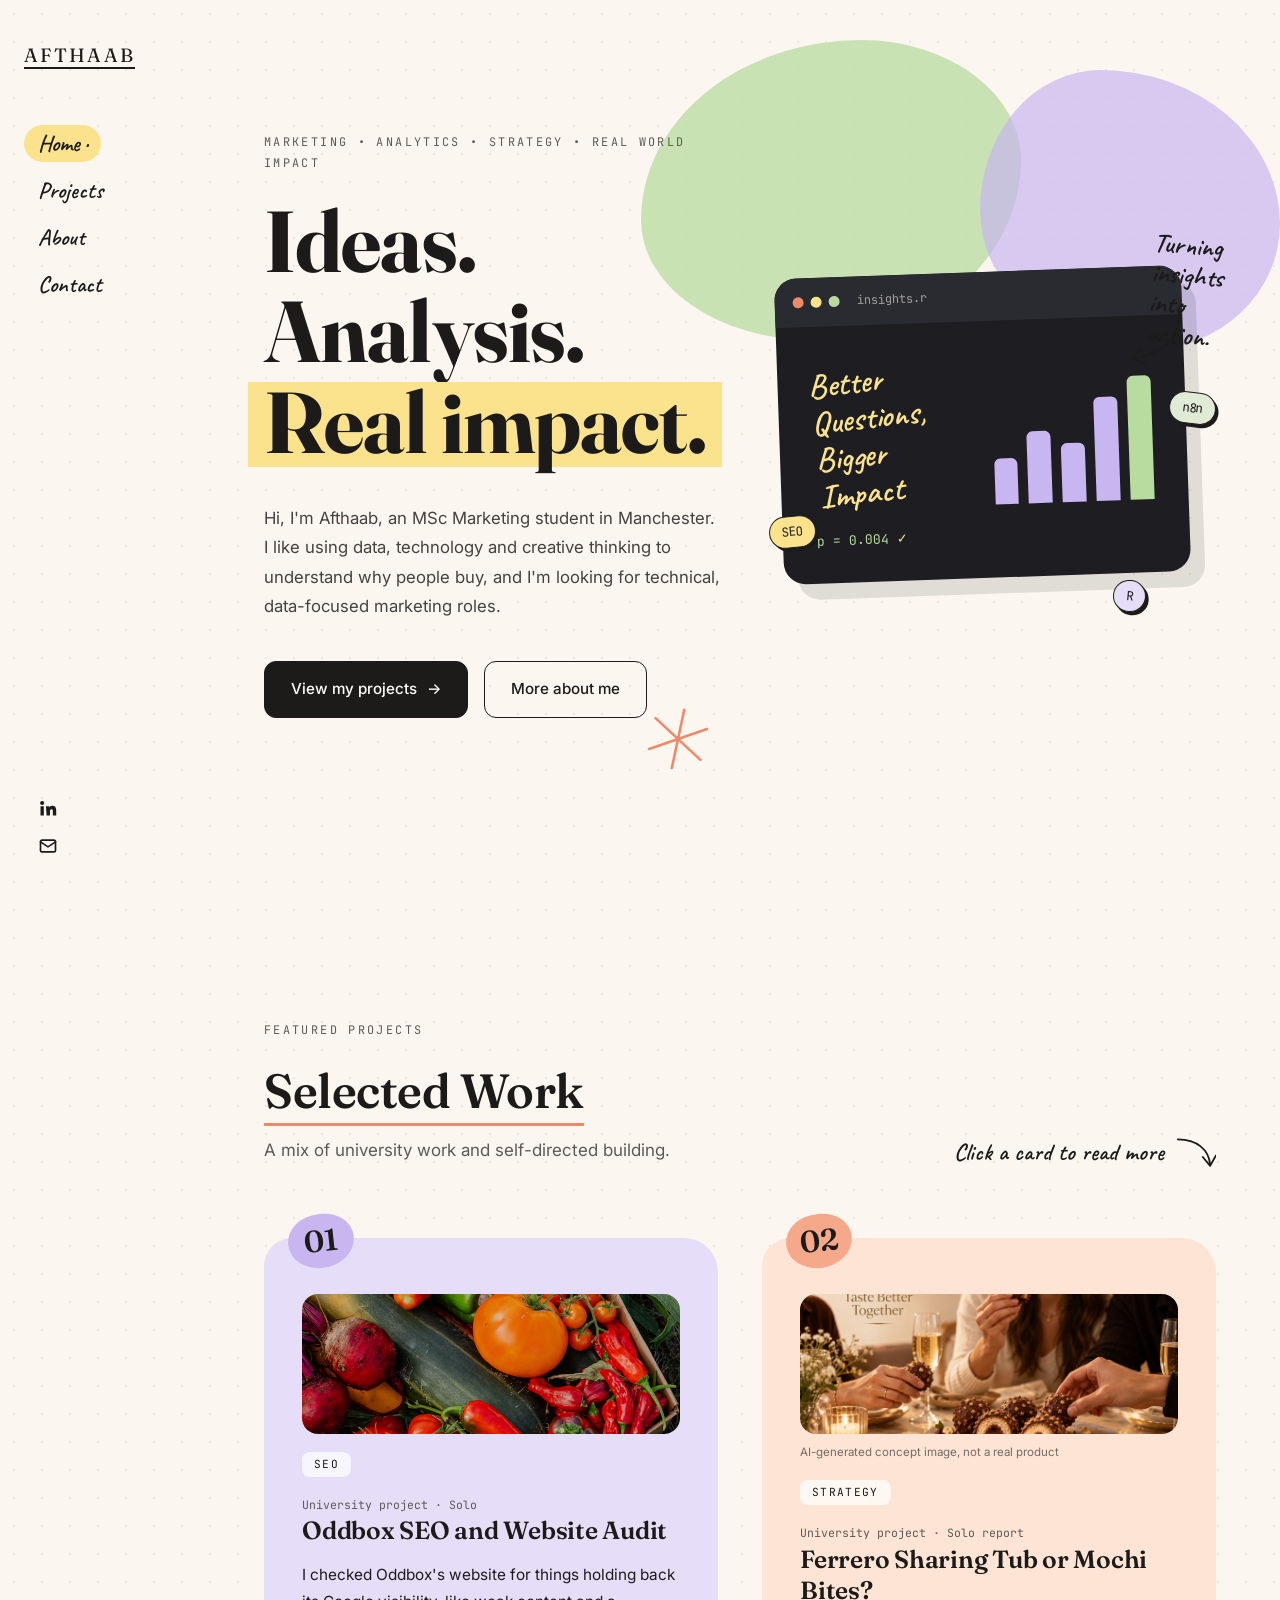
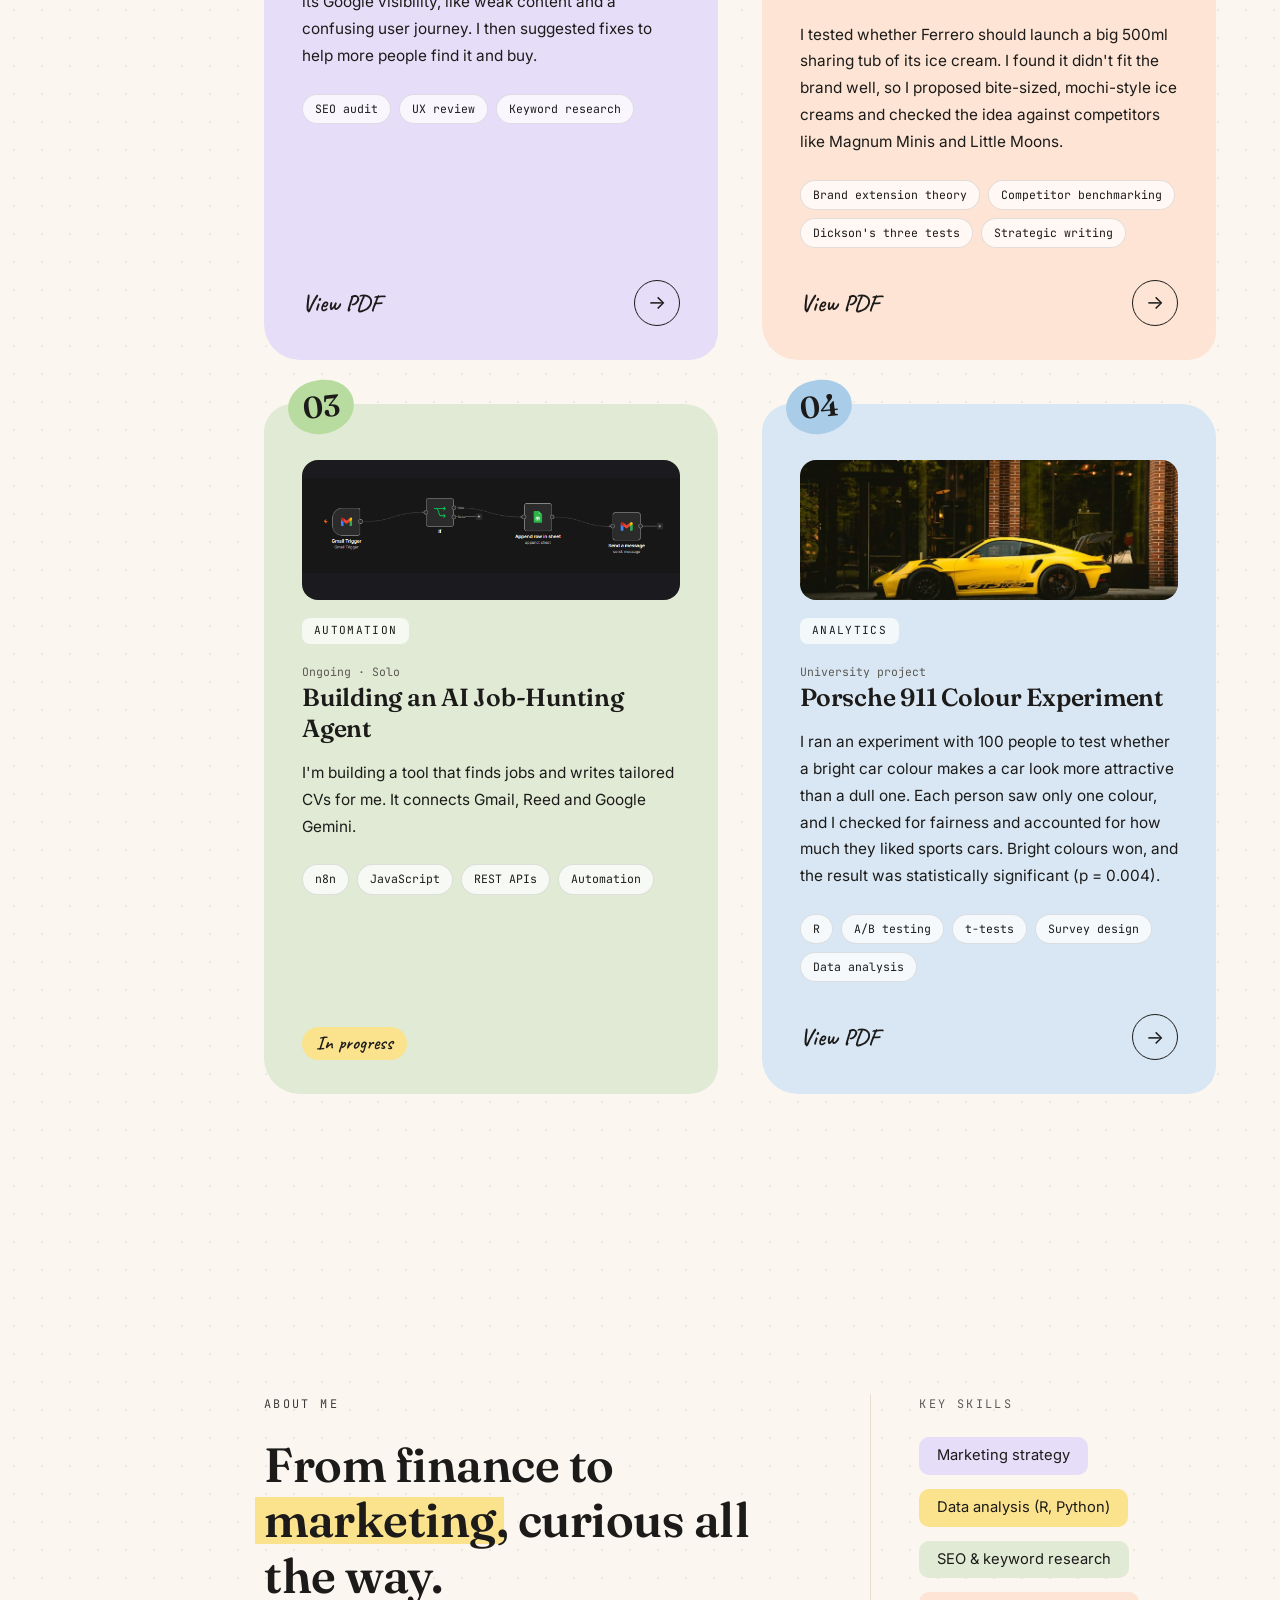
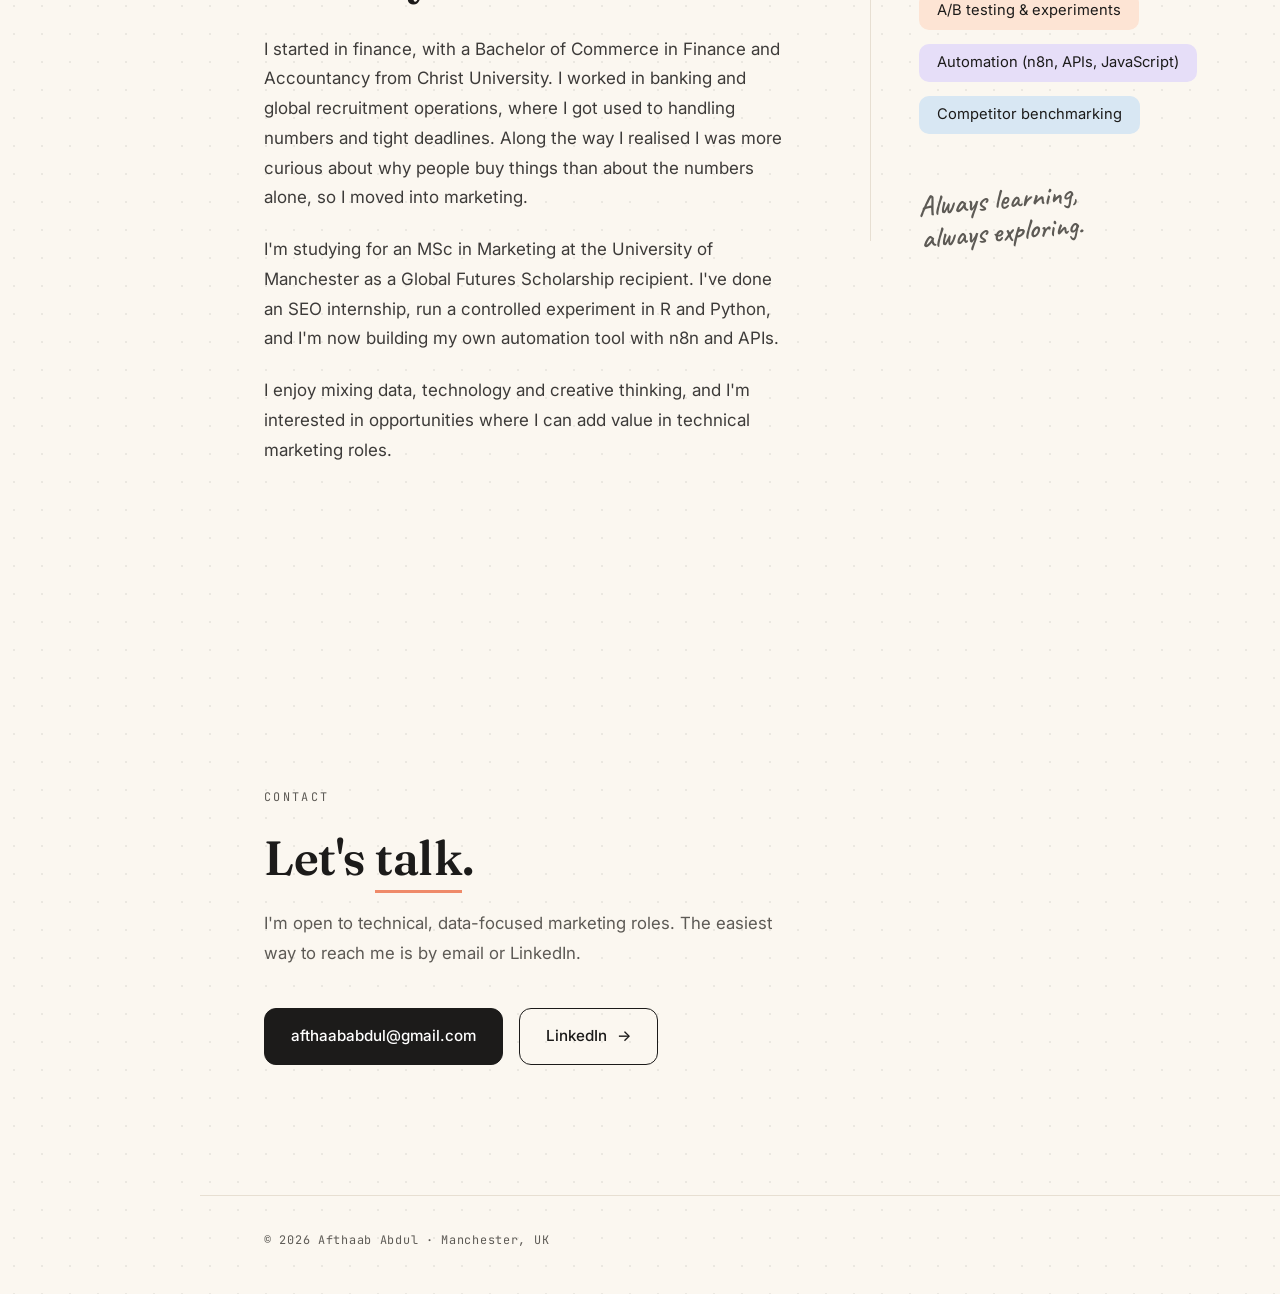
==== index.html @ be560f9e "Add files via upload" ====
<!doctype html>
<html lang="en">
<head>
<meta charset="utf-8">
<meta name="viewport" content="width=device-width, initial-scale=1">
<title>Afthaab Abdul | Marketing &amp; Data</title>
<meta name="description" content="Portfolio of Afthaab Abdul, MSc Marketing student in Manchester seeking technical, data-focused marketing roles.">
<link rel="preconnect" href="https://fonts.googleapis.com">
<link rel="preconnect" href="https://fonts.gstatic.com" crossorigin>
<link href="https://fonts.googleapis.com/css2?family=Caveat:wght@500;600&family=Fraunces:opsz,wght@9..144,500;9..144,600;9..144,700&family=Inter:wght@400;500;600&family=JetBrains+Mono:wght@400;500&display=swap" rel="stylesheet">
<link rel="stylesheet" href="style.css">
</head>
<body>

<!-- Side navigation -->
<aside class="side">
  <a class="brand" href="#home">Afthaab</a>
  <nav aria-label="Main">
    <a href="#home" class="active">Home</a>
    <a href="#projects">Projects</a>
    <a href="#about">About</a>
    <a href="#contact">Contact</a>
  </nav>
  <div class="social">
    <a href="https://www.linkedin.com/in/afthaababdul/" target="_blank" rel="noopener" aria-label="LinkedIn">
      <svg viewBox="0 0 24 24" width="20" height="20" fill="currentColor"><path d="M4.98 3.5a2.5 2.5 0 1 1 0 5 2.5 2.5 0 0 1 0-5zM3 9.75h4V21H3zM9.5 9.75h3.8v1.6h.06c.53-1 1.82-2.05 3.75-2.05 4 0 4.74 2.63 4.74 6.05V21h-4v-4.9c0-1.17-.02-2.67-1.63-2.67-1.63 0-1.88 1.27-1.88 2.58V21h-4z"/></svg>
    </a>
    <a href="mailto:afthaababdul@gmail.com" aria-label="Email">
      <svg viewBox="0 0 24 24" width="20" height="20" fill="none" stroke="currentColor" stroke-width="2" stroke-linecap="round" stroke-linejoin="round"><rect x="3" y="5" width="18" height="14" rx="2"/><path d="m3 7 9 6 9-6"/></svg>
    </a>
  </div>
</aside>

<main>

  <!-- HERO -->
  <section class="hero" id="home">
    <div class="blob blob-green" aria-hidden="true"></div>
    <div class="blob blob-purple" aria-hidden="true"></div>

    <div class="hero-text">
      <p class="mono kicker">Marketing &bull; Analytics &bull; Strategy &bull; Real world impact</p>
      <h1>Ideas.<br>Analysis.<br><span class="mark">Real impact.</span></h1>
      <p class="lead">Hi, I'm Afthaab, an MSc Marketing student in Manchester. I like using data, technology and creative thinking to understand why people buy, and I'm looking for technical, data-focused marketing roles.</p>
      <div class="cta">
        <a class="btn dark" href="#projects">View my projects <span aria-hidden="true">&rarr;</span></a>
        <a class="btn ghost" href="#about">More about me</a>
      </div>
    </div>

    <div class="hero-art" aria-hidden="true">
      <div class="screen">
        <div class="screen-bar"><i></i><i></i><i></i><span class="mono">insights.r</span></div>
        <div class="screen-body">
          <p class="hand screen-note">Better<br>Questions,<br>Bigger<br>Impact</p>
          <div class="bars"><b style="--h:35%"></b><b style="--h:55%"></b><b style="--h:45%"></b><b style="--h:80%"></b><b style="--h:95%"></b></div>
          <p class="mono code">p = 0.004 <em>&#10003;</em></p>
        </div>
      </div>
      <span class="sticker s1 mono">SEO</span>
      <span class="sticker s2 mono">R</span>
      <span class="sticker s3 mono">n8n</span>

      <p class="hand note-top">Turning<br>insights<br>into<br>action.</p>
      <svg class="doodle arrow-top" viewBox="0 0 100 70" fill="none" stroke="currentColor" stroke-width="2.5" stroke-linecap="round" stroke-linejoin="round"><path d="M92 6C88 38 60 58 14 56"/><path d="M28 44 12 56l18 10"/></svg>
    </div>

    <svg class="doodle star" viewBox="0 0 80 80" fill="none" stroke="currentColor" stroke-width="3" stroke-linecap="round" aria-hidden="true"><path d="M40 6v68M10 22l60 36M70 22 10 58"/></svg>
  </section>

  <!-- PROJECTS -->
  <section class="projects" id="projects">
    <div class="section-head">
      <div>
        <p class="mono kicker">Featured projects</p>
        <h2><span class="squiggle">Selected Work</span></h2>
        <p class="sub">A mix of university work and self-directed building.</p>
      </div>
      <p class="hand note-inline">Click a card to read more
        <svg class="doodle" viewBox="0 0 60 50" fill="none" stroke="currentColor" stroke-width="2.5" stroke-linecap="round" stroke-linejoin="round"><path d="M8 6c26 0 42 14 44 34"/><path d="M42 30l10 12 8-14"/></svg>
      </p>
    </div>

    <div class="grid">

      <a class="card c-lav" href="files/Oddbox-Final.pdf" target="_blank" rel="noopener">
        <span class="num">01</span>
        <img class="card-img" src="images/oddbox.png" alt="A box of fresh, colourful vegetables and flowers, as delivered by Oddbox" loading="lazy">
        <span class="pill">SEO</span>
        <p class="meta mono">University project &middot; Solo</p>
        <h3>Oddbox SEO and Website Audit</h3>
        <p>I checked Oddbox's website for things holding back its Google visibility, like weak content and a confusing user journey. I then suggested fixes to help more people find it and buy.</p>
        <ul class="chips"><li>SEO audit</li><li>UX review</li><li>Keyword research</li></ul>
        <span class="go"><span class="view">View PDF</span><span class="circle" aria-hidden="true">&rarr;</span></span>
      </a>

      <a class="card c-peach" href="files/Ferrero_Project_Portfolio_Summary.pdf" target="_blank" rel="noopener">
        <span class="num">02</span>
        <img class="card-img" src="images/ferrero.jpg" alt="Concept image of bite-sized mochi-style ice creams" loading="lazy">
        <p class="img-caption">AI-generated concept image, not a real product</p>
        <span class="pill">Strategy</span>
        <p class="meta mono">University project &middot; Solo report</p>
        <h3>Ferrero Sharing Tub or Mochi Bites?</h3>
        <p>I tested whether Ferrero should launch a big 500ml sharing tub of its ice cream. I found it didn't fit the brand well, so I proposed bite-sized, mochi-style ice creams and checked the idea against competitors like Magnum Minis and Little Moons.</p>
        <ul class="chips"><li>Brand extension theory</li><li>Competitor benchmarking</li><li>Dickson's three tests</li><li>Strategic writing</li></ul>
        <span class="go"><span class="view">View PDF</span><span class="circle" aria-hidden="true">&rarr;</span></span>
      </a>

      <div class="card c-green">
        <span class="num">03</span>
        <img class="card-img contain" src="images/agent.png" alt="n8n workflow: Gmail trigger, condition check, add a row to a sheet, then send a message" loading="lazy">
        <span class="pill">Automation</span>
        <p class="meta mono">Ongoing &middot; Solo</p>
        <h3>Building an AI Job-Hunting Agent</h3>
        <p>I'm building a tool that finds jobs and writes tailored CVs for me. It connects Gmail, Reed and Google Gemini.</p>
        <ul class="chips"><li>n8n</li><li>JavaScript</li><li>REST APIs</li><li>Automation</li></ul>
        <span class="go"><span class="view wip">In progress</span></span>
      </div>

      <a class="card c-blue" href="files/Porsche-Individual-Final.pdf" target="_blank" rel="noopener">
        <span class="num">04</span>
        <img class="card-img" src="images/porsche.jpg" alt="A Porsche 911 sports car" loading="lazy">
        <span class="pill">Analytics</span>
        <p class="meta mono">University project</p>
        <h3>Porsche 911 Colour Experiment</h3>
        <p>I ran an experiment with 100 people to test whether a bright car colour makes a car look more attractive than a dull one. Each person saw only one colour, and I checked for fairness and accounted for how much they liked sports cars. Bright colours won, and the result was statistically significant (p = 0.004).</p>
        <ul class="chips"><li>R</li><li>A/B testing</li><li>t-tests</li><li>Survey design</li><li>Data analysis</li></ul>
        <span class="go"><span class="view">View PDF</span><span class="circle" aria-hidden="true">&rarr;</span></span>
      </a>

    </div>
  </section>

  <!-- ABOUT -->
  <section class="about" id="about">
    <div class="about-grid">
      <div class="about-text">
        <p class="mono kicker">About me</p>
        <h2>From finance to <span class="mark">marketing</span>, curious all the way.</h2>
        <p>I started in finance, with a Bachelor of Commerce in Finance and Accountancy from Christ University. I worked in banking and global recruitment operations, where I got used to handling numbers and tight deadlines. Along the way I realised I was more curious about why people buy things than about the numbers alone, so I moved into marketing.</p>
        <p>I'm studying for an MSc in Marketing at the University of Manchester as a Global Futures Scholarship recipient. I've done an SEO internship, run a controlled experiment in R and Python, and I'm now building my own automation tool with n8n and APIs.</p>
        <p>I enjoy mixing data, technology and creative thinking, and I'm interested in opportunities where I can add value in technical marketing roles.</p>
      </div>

      <div class="skills">
        <p class="mono kicker">Key skills</p>
        <ul>
          <li class="t1">Marketing strategy</li>
          <li class="t2">Data analysis (R, Python)</li>
          <li class="t3">SEO &amp; keyword research</li>
          <li class="t4">A/B testing &amp; experiments</li>
          <li class="t5">Automation (n8n, APIs, JavaScript)</li>
          <li class="t6">Competitor benchmarking</li>
        </ul>
        <p class="hand note-skills">Always learning,<br>always exploring.</p>
      </div>
    </div>
  </section>

  <!-- CONTACT -->
  <section class="contact" id="contact">
    <p class="mono kicker">Contact</p>
    <h2>Let's <span class="squiggle">talk</span>.</h2>
    <p class="lead">I'm open to technical, data-focused marketing roles. The easiest way to reach me is by email or LinkedIn.</p>
    <div class="cta">
      <a class="btn dark" href="mailto:afthaababdul@gmail.com">afthaababdul@gmail.com</a>
      <a class="btn ghost" href="https://www.linkedin.com/in/afthaababdul/" target="_blank" rel="noopener">LinkedIn <span aria-hidden="true">&rarr;</span></a>
    </div>
  </section>

  <footer class="mono">&copy; <span id="year">2026</span> Afthaab Abdul &middot; Manchester, UK</footer>
</main>

<script>
  document.getElementById('year').textContent = new Date().getFullYear();

  // Highlight the current section in the side nav
  const links = [...document.querySelectorAll('.side nav a')];
  const map = new Map(links.map(a => [a.getAttribute('href').slice(1), a]));
  if ('IntersectionObserver' in window) {
    const io = new IntersectionObserver(entries => {
      entries.forEach(e => {
        if (e.isIntersecting) {
          links.forEach(l => l.classList.remove('active'));
          map.get(e.target.id)?.classList.add('active');
        }
      });
    }, { rootMargin: '-40% 0px -55% 0px' });
    map.forEach((_, id) => { const el = document.getElementById(id); if (el) io.observe(el); });
  }
</script>
</body>
</html>
---- style.css ----
:root {
  --bg: #fbf7f0;
  --ink: #1c1b1a;
  --muted: #5d5a55;
  --line: #e7dfd2;
  --yellow: #fbe38e;
  --lav: #e6def8;
  --peach: #fde4d4;
  --green: #e0ead4;
  --blue: #d8e7f3;
  --coral: #ef8a69;
  --purple: #c8b6f0;
  --leaf: #b8dc9f;

  --serif: "Fraunces", Georgia, serif;
  --sans: "Inter", system-ui, -apple-system, "Segoe UI", sans-serif;
  --mono: "JetBrains Mono", ui-monospace, Consolas, monospace;
  --hand: "Caveat", "Segoe Script", cursive;

  --side: 200px;
}

* { box-sizing: border-box; }
html { scroll-behavior: smooth; }
body {
  margin: 0;
  background: var(--bg);
  /* faint dot grid for the techy touch */
  background-image: radial-gradient(rgba(28, 27, 26, .07) 1px, transparent 1px);
  background-size: 28px 28px;
  color: var(--ink);
  font-family: var(--sans);
  font-size: 17px;
  line-height: 1.75;
  padding-left: var(--side);
  overflow-x: hidden;
}

a { color: inherit; }
h1, h2, h3 { font-family: var(--serif); font-weight: 600; letter-spacing: -.01em; margin: 0; }
.mono { font-family: var(--mono); }
.hand { font-family: var(--hand); font-weight: 600; line-height: 1.1; }
.kicker { font-size: .74rem; letter-spacing: .2em; text-transform: uppercase; color: var(--muted); margin: 0 0 22px; }

/* ---------- Side nav ---------- */
.side {
  position: fixed; inset: 0 auto 0 0; width: var(--side);
  padding: 44px 24px; display: flex; flex-direction: column; gap: 56px; z-index: 20;
}
.brand { font-family: var(--serif); font-size: 1.2rem; letter-spacing: .12em; text-transform: uppercase; text-decoration: none; border-bottom: 2px solid var(--ink); align-self: flex-start; line-height: 1.2; }
.side nav { display: flex; flex-direction: column; gap: 10px; align-items: flex-start; }
.side nav a { font-family: var(--hand); font-size: 1.45rem; font-weight: 600; text-decoration: none; padding: 0 14px; border-radius: 999px; line-height: 1.6; color: var(--ink); }
.side nav a:hover { background: rgba(251, 227, 142, .5); }
.side nav a.active { background: var(--yellow); }
.side nav a.active::after { content: " \2022"; font-size: .8em; }
.social { margin-top: auto; display: flex; flex-direction: column; gap: 18px; padding-left: 14px; }
.social a { color: var(--ink); display: inline-flex; }
.social a:hover { color: var(--coral); }

/* ---------- Shared ---------- */
section { padding: 150px 64px; max-width: 1240px; position: relative; }
h2 { font-size: clamp(2rem, 4vw, 3rem); line-height: 1.15; }
.lead { font-size: 1.05rem; color: var(--muted); max-width: 520px; }

.mark {
  background: linear-gradient(transparent 12%, var(--yellow) 12%, var(--yellow) 92%, transparent 92%);
  padding: 0 .18em; margin: 0 -.18em;
  -webkit-box-decoration-break: clone; box-decoration-break: clone;
  border-radius: 6px;
}
.squiggle { background: linear-gradient(var(--coral), var(--coral)) 0 100% / 100% 3px no-repeat; padding-bottom: 6px; }

.doodle { color: var(--ink); stroke-linecap: round; }

.cta { display: flex; flex-wrap: wrap; gap: 16px; margin-top: 40px; }
.btn {
  display: inline-flex; align-items: center; gap: 10px;
  padding: 14px 26px; border-radius: 12px; font-weight: 500; font-size: .95rem; text-decoration: none;
  border: 1.5px solid var(--ink); transition: transform .15s, box-shadow .15s;
}
.btn.dark { background: var(--ink); color: #fff; }
.btn.ghost { background: transparent; }
.btn:hover { transform: translateY(-2px); box-shadow: 4px 4px 0 var(--coral); }

/* ---------- Hero ---------- */
.hero { display: grid; grid-template-columns: 1.05fr 1fr; gap: 56px; align-items: center; min-height: 100vh; padding-top: 100px; }
.hero h1 { font-size: clamp(3rem, 7vw, 5.4rem); line-height: 1.05; font-weight: 700; margin-bottom: 36px; }
.hero .lead { color: var(--ink); opacity: .82; }

.blob { position: absolute; z-index: -1; filter: blur(.3px); }
.blob-green { width: 380px; height: 300px; background: var(--leaf); top: 40px; right: 24%; border-radius: 58% 42% 55% 45% / 60% 40% 60% 40%; opacity: .75; }
.blob-purple { width: 300px; height: 280px; background: var(--purple); top: 70px; right: 0; border-radius: 40% 60% 45% 55% / 50% 55% 45% 50%; opacity: .7; }

.hero-art { position: relative; padding: 40px 30px 40px 0; }
.screen {
  background: #1d1d22; color: #f3efe6; border-radius: 22px; transform: rotate(-2deg);
  box-shadow: 14px 16px 0 rgba(28, 27, 26, .12); overflow: hidden;
}
.screen-bar { display: flex; align-items: center; gap: 7px; padding: 14px 18px; background: #2a2a31; }
.screen-bar i { width: 11px; height: 11px; border-radius: 50%; background: #ef8a69; display: block; }
.screen-bar i:nth-child(2) { background: #fbe38e; }
.screen-bar i:nth-child(3) { background: #b8dc9f; }
.screen-bar span { margin-left: 10px; font-size: .75rem; opacity: .6; }
.screen-body { padding: 36px 34px 30px; display: grid; grid-template-columns: 1fr 1fr; gap: 20px; align-items: end; }
.screen-note { font-size: 2.1rem; color: var(--yellow); transform: rotate(-4deg); margin: 0; }
.bars { display: flex; align-items: flex-end; gap: 10px; height: 130px; }
.bars b { flex: 1; height: var(--h); background: var(--purple); border-radius: 6px 6px 0 0; }
.bars b:last-child { background: var(--leaf); }
.code { grid-column: 1 / -1; margin: 0; font-size: .82rem; color: var(--leaf); }
.code em { font-style: normal; color: var(--yellow); }

.sticker { position: absolute; font-size: .78rem; padding: 4px 12px; border-radius: 999px; border: 1.5px solid var(--ink); background: var(--bg); box-shadow: 3px 3px 0 var(--ink); }
.s1 { left: -10px; bottom: 70px; transform: rotate(-6deg); background: var(--yellow); }
.s2 { right: 70px; bottom: 6px; transform: rotate(5deg); background: var(--lav); }
.s3 { right: 0; top: 160px; transform: rotate(7deg); background: var(--green); }

.note-top { position: absolute; right: -6px; top: -28px; font-size: 1.7rem; text-align: left; transform: rotate(5deg); }
.arrow-top { position: absolute; right: 10px; top: 120px; width: 70px; transform: rotate(-12deg) translate(-8px, -40px); }
.star { position: absolute; left: 41%; bottom: 14%; width: 70px; color: var(--coral); transform: rotate(12deg); }

/* ---------- Projects ---------- */
.projects { padding-top: 120px; }
.section-head { display: flex; justify-content: space-between; align-items: flex-end; gap: 24px; margin-bottom: 72px; flex-wrap: wrap; }
.sub { color: var(--muted); margin: 18px 0 0; }
.note-inline { font-size: 1.5rem; display: flex; align-items: flex-end; gap: 8px; margin: 0; }
.note-inline .doodle { width: 44px; margin-bottom: -6px; }

.grid { display: grid; grid-template-columns: repeat(2, 1fr); gap: 44px; }

.card {
  position: relative; display: flex; flex-direction: column; text-decoration: none; color: inherit;
  padding: 56px 38px 34px; border-radius: 28px 34px 28px 36px;
  transition: transform .2s, box-shadow .2s;
}
a.card:hover { transform: translateY(-6px) rotate(-.4deg); box-shadow: 8px 10px 0 rgba(28, 27, 26, .1); }
.c-lav { background: var(--lav); }
.c-peach { background: var(--peach); }
.c-green { background: var(--green); }
.c-blue { background: var(--blue); }

.num {
  position: absolute; top: -24px; left: 24px; width: 66px; height: 54px; display: grid; place-items: center;
  font-family: var(--serif); font-size: 1.9rem; font-weight: 600; border-radius: 50% 46% 52% 48%;
  background: var(--purple); transform: rotate(-6deg);
}
.c-peach .num { background: #f6a98a; }
.c-green .num { background: var(--leaf); }
.c-blue .num { background: #a9cde8; }

.card-img { display: block; width: 100%; height: 140px; object-fit: cover; object-position: center 40%; border-radius: 16px; margin-bottom: 18px; }
.card-img.contain { object-fit: contain; background: #1b1b1f; }
.card .img-caption { font-size: .72rem; opacity: .6; margin: -10px 0 18px; }

.pill { align-self: flex-start; font-family: var(--mono); font-size: .7rem; letter-spacing: .12em; text-transform: uppercase; padding: 3px 12px; border-radius: 8px; background: rgba(255, 255, 255, .7); margin-bottom: 18px; }
.meta { font-size: .72rem; color: var(--muted); margin: 0 0 12px; }
.card h3 { font-size: 1.55rem; line-height: 1.25; margin-bottom: 16px; }
.card p { margin: 0; font-size: .96rem; }
.card .meta { font-size: .72rem; }

.chips { list-style: none; padding: 0; margin: 24px 0 0; display: flex; flex-wrap: wrap; gap: 8px; }
.chips li { font-family: var(--mono); font-size: .72rem; padding: 4px 12px; border-radius: 999px; background: rgba(255, 255, 255, .75); border: 1px solid rgba(28, 27, 26, .12); }

.go { margin-top: auto; padding-top: 32px; display: flex; justify-content: space-between; align-items: center; }
.view { font-family: var(--hand); font-size: 1.5rem; font-weight: 600; }
.view.wip { background: var(--yellow); padding: 0 14px; border-radius: 999px; font-size: 1.2rem; }
.circle { width: 46px; height: 46px; border-radius: 50%; border: 1.5px solid var(--ink); display: grid; place-items: center; font-size: 1.2rem; transition: background .2s, color .2s, transform .2s; }
a.card:hover .circle { background: var(--ink); color: #fff; transform: translateX(4px); }

.shot { margin-top: 24px; border-radius: 14px; width: 100%; }
.placeholder { padding: 34px 14px; text-align: center; font-size: .74rem; color: var(--muted); border: 2px dashed rgba(28, 27, 26, .25); }

/* ---------- About ---------- */
.about { max-width: 1240px; }
.about-grid { display: grid; grid-template-columns: 1.5fr 1fr; gap: 88px; align-items: start; }
.about-text h2 { margin-bottom: 32px; }
.about-text p { color: var(--ink); opacity: .85; margin: 0 0 22px; max-width: 600px; }
.skills { border-left: 1.5px solid var(--line); padding-left: 48px; position: relative; }
.skills ul { list-style: none; margin: 0; padding: 0; display: flex; flex-direction: column; gap: 14px; align-items: flex-start; }
.skills li { font-size: .92rem; padding: 6px 18px; border-radius: 10px; }
.t1 { background: var(--lav); } .t2 { background: var(--yellow); } .t3 { background: var(--green); }
.t4 { background: var(--peach); } .t5 { background: var(--lav); } .t6 { background: var(--blue); }
.note-skills { font-size: 1.8rem; margin: 44px 0 0; transform: rotate(-5deg); color: var(--muted); }

/* ---------- Contact ---------- */
.contact { padding-bottom: 130px; }
.contact h2 { margin-bottom: 24px; }

footer { padding: 34px 64px 44px; font-size: .74rem; color: var(--muted); border-top: 1px solid var(--line); letter-spacing: .06em; }

a:focus-visible { outline: 3px solid var(--coral); outline-offset: 4px; }

/* ---------- Responsive ---------- */
@media (max-width: 1100px) {
  .hero { grid-template-columns: 1fr; min-height: 0; }
  .hero-art { max-width: 520px; margin-top: 30px; }
  .star { display: none; }
  .about-grid { grid-template-columns: 1fr; gap: 56px; }
  .skills { border-left: 0; padding-left: 0; }
}

@media (max-width: 860px) {
  body { padding-left: 0; padding-top: 64px; }
  .side {
    inset: 0 0 auto 0; width: auto; height: 64px; flex-direction: row; align-items: center; gap: 16px;
    padding: 0 18px; background: rgba(251, 247, 240, .94); backdrop-filter: blur(8px); border-bottom: 1px solid var(--line);
  }
  .brand { font-size: 1rem; }
  .side nav { flex-direction: row; gap: 0; margin-left: auto; }
  .side nav a { font-size: 1.2rem; padding: 0 9px; }
  .side nav a.active::after { content: none; }
  .social { display: none; }
  section { padding: 96px 22px; }
  .hero { padding-top: 60px; }
  .grid { grid-template-columns: 1fr; gap: 56px; }
  .card { padding: 52px 26px 28px; }
  .blob-green { right: 10%; width: 260px; }
  .blob-purple { width: 200px; }
  .note-top { right: 0; font-size: 1.4rem; }
  .arrow-top { display: none; }
  .screen-note { font-size: 1.7rem; }
  footer { padding: 28px 22px 40px; }
}

@media (max-width: 440px) {
  .brand { display: none; }
  .side nav { margin: 0 auto; }
}

@media (prefers-reduced-motion: reduce) {
  html { scroll-behavior: auto; }
  .card, .btn, .circle { transition: none; }
}
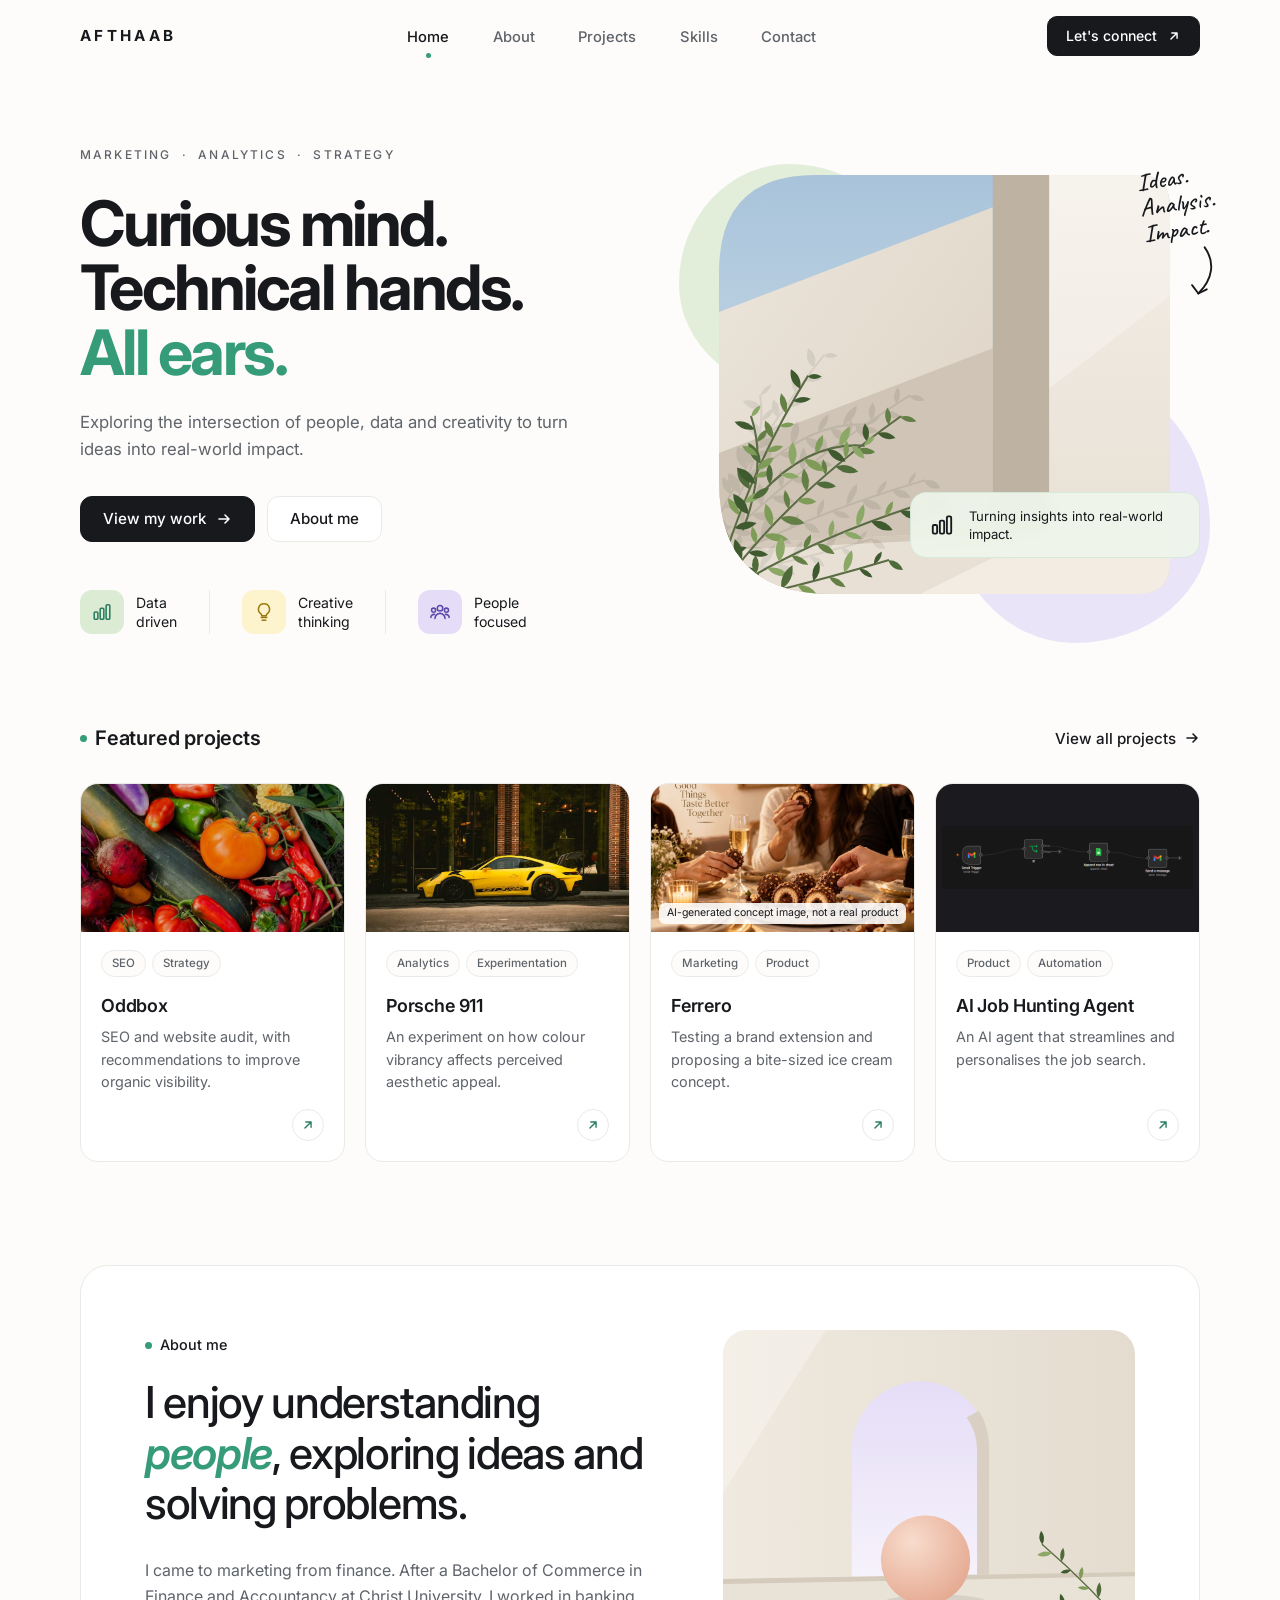
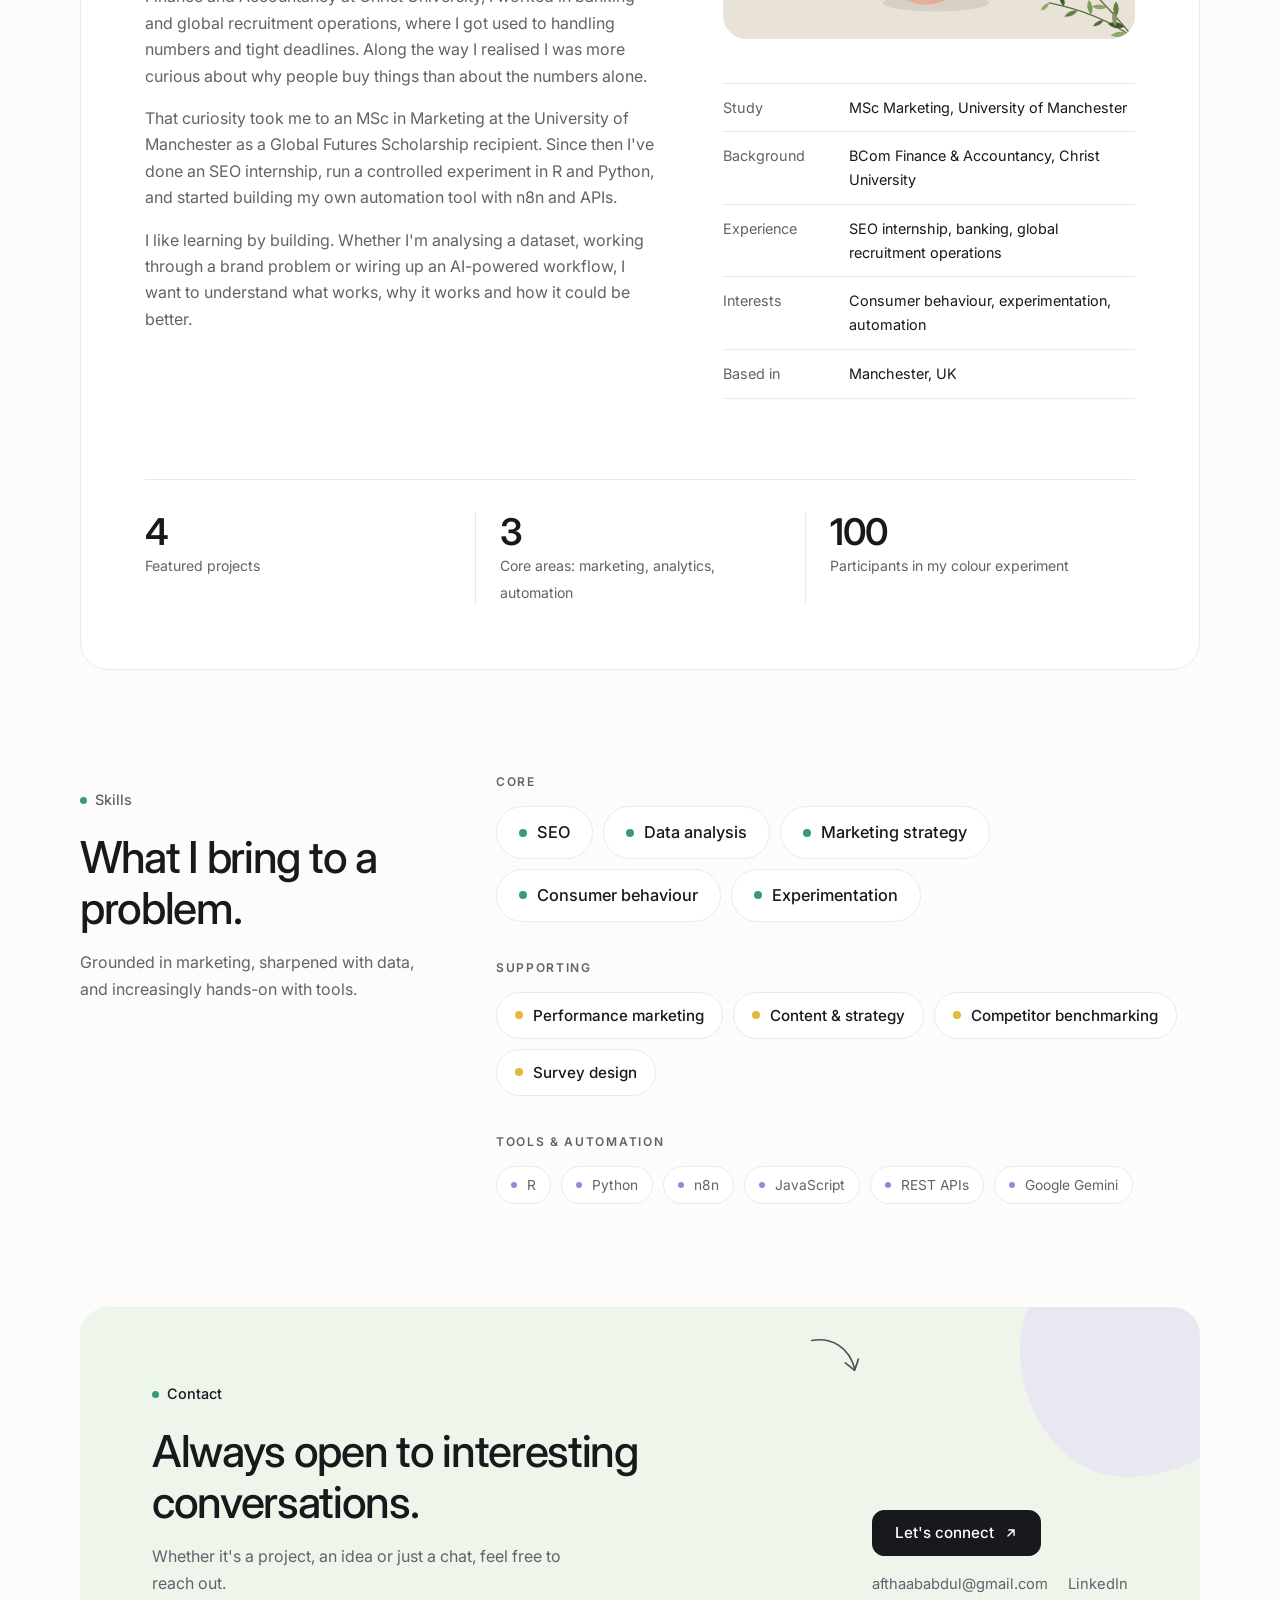
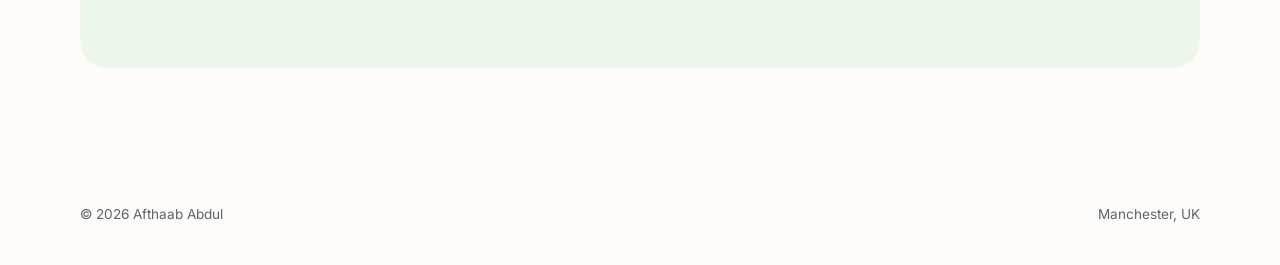
==== commit e492daa3: "Add files via upload" ====
--- a/index.html
+++ b/index.html
@@ -3,191 +3,243 @@
 <head>
 <meta charset="utf-8">
 <meta name="viewport" content="width=device-width, initial-scale=1">
-<title>Afthaab Abdul | Marketing &amp; Data</title>
-<meta name="description" content="Portfolio of Afthaab Abdul, MSc Marketing student in Manchester seeking technical, data-focused marketing roles.">
+<title>Afthaab Abdul | Marketing, Analytics &amp; Strategy</title>
+<meta name="description" content="Portfolio of Afthaab Abdul, a Manchester-based marketer combining consumer insight, data analysis, SEO and automation. Projects include an Oddbox SEO audit, a Porsche 911 colour experiment, a Ferrero concept and an AI job-hunting agent.">
+<meta name="theme-color" content="#fdfcfa">
+<link rel="icon" href="data:image/svg+xml,%3Csvg xmlns='http://www.w3.org/2000/svg' viewBox='0 0 32 32'%3E%3Crect width='32' height='32' rx='9' fill='%2317191d'/%3E%3Ccircle cx='23' cy='23' r='3' fill='%23359b78'/%3E%3Ctext x='8' y='22' font-family='Arial' font-weight='700' font-size='16' fill='%23fff'%3EA%3C/text%3E%3C/svg%3E">
 <link rel="preconnect" href="https://fonts.googleapis.com">
 <link rel="preconnect" href="https://fonts.gstatic.com" crossorigin>
-<link href="https://fonts.googleapis.com/css2?family=Caveat:wght@500;600&family=Fraunces:opsz,wght@9..144,500;9..144,600;9..144,700&family=Inter:wght@400;500;600&family=JetBrains+Mono:wght@400;500&display=swap" rel="stylesheet">
+<link href="https://fonts.googleapis.com/css2?family=Caveat:wght@500&family=Inter:ital,wght@0,400;0,500;0,600;0,700;1,600&display=swap" rel="stylesheet">
 <link rel="stylesheet" href="style.css">
+<script>document.documentElement.classList.add('js')</script>
 </head>
 <body>
 
-<!-- Side navigation -->
-<aside class="side">
-  <a class="brand" href="#home">Afthaab</a>
-  <nav aria-label="Main">
-    <a href="#home" class="active">Home</a>
-    <a href="#projects">Projects</a>
-    <a href="#about">About</a>
-    <a href="#contact">Contact</a>
-  </nav>
-  <div class="social">
-    <a href="https://www.linkedin.com/in/afthaababdul/" target="_blank" rel="noopener" aria-label="LinkedIn">
-      <svg viewBox="0 0 24 24" width="20" height="20" fill="currentColor"><path d="M4.98 3.5a2.5 2.5 0 1 1 0 5 2.5 2.5 0 0 1 0-5zM3 9.75h4V21H3zM9.5 9.75h3.8v1.6h.06c.53-1 1.82-2.05 3.75-2.05 4 0 4.74 2.63 4.74 6.05V21h-4v-4.9c0-1.17-.02-2.67-1.63-2.67-1.63 0-1.88 1.27-1.88 2.58V21h-4z"/></svg>
-    </a>
-    <a href="mailto:afthaababdul@gmail.com" aria-label="Email">
-      <svg viewBox="0 0 24 24" width="20" height="20" fill="none" stroke="currentColor" stroke-width="2" stroke-linecap="round" stroke-linejoin="round"><rect x="3" y="5" width="18" height="14" rx="2"/><path d="m3 7 9 6 9-6"/></svg>
-    </a>
+<!-- Icon sprite -->
+<svg width="0" height="0" class="sr-only" aria-hidden="true">
+  <symbol id="i-arrow-diag" viewBox="0 0 16 16"><path d="M4.5 11.5l7-7M5.5 4.5h6v6" fill="none" stroke="currentColor" stroke-width="1.6" stroke-linecap="round" stroke-linejoin="round"/></symbol>
+  <symbol id="i-arrow" viewBox="0 0 16 16"><path d="M3 8h10M9 4l4 4-4 4" fill="none" stroke="currentColor" stroke-width="1.6" stroke-linecap="round" stroke-linejoin="round"/></symbol>
+  <symbol id="i-bars" viewBox="0 0 24 24"><g fill="none" stroke="currentColor" stroke-width="1.7" stroke-linejoin="round"><rect x="3.5" y="12" width="4" height="8" rx="1.2"/><rect x="10" y="8" width="4" height="12" rx="1.2"/><rect x="16.5" y="4" width="4" height="16" rx="1.2"/></g></symbol>
+</svg>
+
+<a class="skip" href="#main">Skip to content</a>
+
+<header class="site-header">
+  <div class="wrap nav">
+    <a class="wordmark" href="#home" aria-label="Afthaab, home">AFTHAAB</a>
+    <nav aria-label="Main">
+      <button class="menu-toggle" type="button" aria-expanded="false" aria-controls="nav-links" aria-label="Menu"><span class="bars" aria-hidden="true"></span></button>
+      <ul class="nav-links" id="nav-links">
+        <li><a href="#home">Home</a></li>
+        <li><a href="#about">About</a></li>
+        <li><a href="#projects">Projects</a></li>
+        <li><a href="#skills">Skills</a></li>
+        <li><a href="#contact">Contact</a></li>
+      </ul>
+    </nav>
+    <a class="btn btn--sm nav-cta" href="#contact">Let's connect <svg class="arrow arrow--diag" width="14" height="14" aria-hidden="true"><use href="#i-arrow-diag"/></svg></a>
   </div>
-</aside>
-
-<main>
-
-  <!-- HERO -->
+</header>
+
+<main id="main">
+
+  <!-- Hero -->
   <section class="hero" id="home">
-    <div class="blob blob-green" aria-hidden="true"></div>
-    <div class="blob blob-purple" aria-hidden="true"></div>
-
-    <div class="hero-text">
-      <p class="mono kicker">Marketing &bull; Analytics &bull; Strategy &bull; Real world impact</p>
-      <h1>Ideas.<br>Analysis.<br><span class="mark">Real impact.</span></h1>
-      <p class="lead">Hi, I'm Afthaab, an MSc Marketing student in Manchester. I like using data, technology and creative thinking to understand why people buy, and I'm looking for technical, data-focused marketing roles.</p>
-      <div class="cta">
-        <a class="btn dark" href="#projects">View my projects <span aria-hidden="true">&rarr;</span></a>
-        <a class="btn ghost" href="#about">More about me</a>
-      </div>
-    </div>
-
-    <div class="hero-art" aria-hidden="true">
-      <div class="screen">
-        <div class="screen-bar"><i></i><i></i><i></i><span class="mono">insights.r</span></div>
-        <div class="screen-body">
-          <p class="hand screen-note">Better<br>Questions,<br>Bigger<br>Impact</p>
-          <div class="bars"><b style="--h:35%"></b><b style="--h:55%"></b><b style="--h:45%"></b><b style="--h:80%"></b><b style="--h:95%"></b></div>
-          <p class="mono code">p = 0.004 <em>&#10003;</em></p>
-        </div>
-      </div>
-      <span class="sticker s1 mono">SEO</span>
-      <span class="sticker s2 mono">R</span>
-      <span class="sticker s3 mono">n8n</span>
-
-      <p class="hand note-top">Turning<br>insights<br>into<br>action.</p>
-      <svg class="doodle arrow-top" viewBox="0 0 100 70" fill="none" stroke="currentColor" stroke-width="2.5" stroke-linecap="round" stroke-linejoin="round"><path d="M92 6C88 38 60 58 14 56"/><path d="M28 44 12 56l18 10"/></svg>
-    </div>
-
-    <svg class="doodle star" viewBox="0 0 80 80" fill="none" stroke="currentColor" stroke-width="3" stroke-linecap="round" aria-hidden="true"><path d="M40 6v68M10 22l60 36M70 22 10 58"/></svg>
-  </section>
-
-  <!-- PROJECTS -->
-  <section class="projects" id="projects">
-    <div class="section-head">
-      <div>
-        <p class="mono kicker">Featured projects</p>
-        <h2><span class="squiggle">Selected Work</span></h2>
-        <p class="sub">A mix of university work and self-directed building.</p>
-      </div>
-      <p class="hand note-inline">Click a card to read more
-        <svg class="doodle" viewBox="0 0 60 50" fill="none" stroke="currentColor" stroke-width="2.5" stroke-linecap="round" stroke-linejoin="round"><path d="M8 6c26 0 42 14 44 34"/><path d="M42 30l10 12 8-14"/></svg>
-      </p>
-    </div>
-
-    <div class="grid">
-
-      <a class="card c-lav" href="files/Oddbox-Final.pdf" target="_blank" rel="noopener">
-        <span class="num">01</span>
-        <img class="card-img" src="images/oddbox.png" alt="A box of fresh, colourful vegetables and flowers, as delivered by Oddbox" loading="lazy">
-        <span class="pill">SEO</span>
-        <p class="meta mono">University project &middot; Solo</p>
-        <h3>Oddbox SEO and Website Audit</h3>
-        <p>I checked Oddbox's website for things holding back its Google visibility, like weak content and a confusing user journey. I then suggested fixes to help more people find it and buy.</p>
-        <ul class="chips"><li>SEO audit</li><li>UX review</li><li>Keyword research</li></ul>
-        <span class="go"><span class="view">View PDF</span><span class="circle" aria-hidden="true">&rarr;</span></span>
-      </a>
-
-      <a class="card c-peach" href="files/Ferrero_Project_Portfolio_Summary.pdf" target="_blank" rel="noopener">
-        <span class="num">02</span>
-        <img class="card-img" src="images/ferrero.jpg" alt="Concept image of bite-sized mochi-style ice creams" loading="lazy">
-        <p class="img-caption">AI-generated concept image, not a real product</p>
-        <span class="pill">Strategy</span>
-        <p class="meta mono">University project &middot; Solo report</p>
-        <h3>Ferrero Sharing Tub or Mochi Bites?</h3>
-        <p>I tested whether Ferrero should launch a big 500ml sharing tub of its ice cream. I found it didn't fit the brand well, so I proposed bite-sized, mochi-style ice creams and checked the idea against competitors like Magnum Minis and Little Moons.</p>
-        <ul class="chips"><li>Brand extension theory</li><li>Competitor benchmarking</li><li>Dickson's three tests</li><li>Strategic writing</li></ul>
-        <span class="go"><span class="view">View PDF</span><span class="circle" aria-hidden="true">&rarr;</span></span>
-      </a>
-
-      <div class="card c-green">
-        <span class="num">03</span>
-        <img class="card-img contain" src="images/agent.png" alt="n8n workflow: Gmail trigger, condition check, add a row to a sheet, then send a message" loading="lazy">
-        <span class="pill">Automation</span>
-        <p class="meta mono">Ongoing &middot; Solo</p>
-        <h3>Building an AI Job-Hunting Agent</h3>
-        <p>I'm building a tool that finds jobs and writes tailored CVs for me. It connects Gmail, Reed and Google Gemini.</p>
-        <ul class="chips"><li>n8n</li><li>JavaScript</li><li>REST APIs</li><li>Automation</li></ul>
-        <span class="go"><span class="view wip">In progress</span></span>
-      </div>
-
-      <a class="card c-blue" href="files/Porsche-Individual-Final.pdf" target="_blank" rel="noopener">
-        <span class="num">04</span>
-        <img class="card-img" src="images/porsche.jpg" alt="A Porsche 911 sports car" loading="lazy">
-        <span class="pill">Analytics</span>
-        <p class="meta mono">University project</p>
-        <h3>Porsche 911 Colour Experiment</h3>
-        <p>I ran an experiment with 100 people to test whether a bright car colour makes a car look more attractive than a dull one. Each person saw only one colour, and I checked for fairness and accounted for how much they liked sports cars. Bright colours won, and the result was statistically significant (p = 0.004).</p>
-        <ul class="chips"><li>R</li><li>A/B testing</li><li>t-tests</li><li>Survey design</li><li>Data analysis</li></ul>
-        <span class="go"><span class="view">View PDF</span><span class="circle" aria-hidden="true">&rarr;</span></span>
-      </a>
-
-    </div>
-  </section>
-
-  <!-- ABOUT -->
-  <section class="about" id="about">
-    <div class="about-grid">
-      <div class="about-text">
-        <p class="mono kicker">About me</p>
-        <h2>From finance to <span class="mark">marketing</span>, curious all the way.</h2>
-        <p>I started in finance, with a Bachelor of Commerce in Finance and Accountancy from Christ University. I worked in banking and global recruitment operations, where I got used to handling numbers and tight deadlines. Along the way I realised I was more curious about why people buy things than about the numbers alone, so I moved into marketing.</p>
-        <p>I'm studying for an MSc in Marketing at the University of Manchester as a Global Futures Scholarship recipient. I've done an SEO internship, run a controlled experiment in R and Python, and I'm now building my own automation tool with n8n and APIs.</p>
-        <p>I enjoy mixing data, technology and creative thinking, and I'm interested in opportunities where I can add value in technical marketing roles.</p>
-      </div>
-
-      <div class="skills">
-        <p class="mono kicker">Key skills</p>
-        <ul>
-          <li class="t1">Marketing strategy</li>
-          <li class="t2">Data analysis (R, Python)</li>
-          <li class="t3">SEO &amp; keyword research</li>
-          <li class="t4">A/B testing &amp; experiments</li>
-          <li class="t5">Automation (n8n, APIs, JavaScript)</li>
-          <li class="t6">Competitor benchmarking</li>
+    <div class="wrap hero-grid">
+      <div class="hero-copy">
+        <p class="eyebrow">Marketing &nbsp;&middot;&nbsp; Analytics &nbsp;&middot;&nbsp; Strategy</p>
+        <h1><span>Curious mind.</span> <span>Technical hands.</span> <span class="accent">All ears.</span></h1>
+        <p class="intro">Exploring the intersection of people, data and creativity to turn ideas into real-world impact.</p>
+        <div class="actions">
+          <a class="btn" href="#projects">View my work <svg class="arrow" width="16" height="16" aria-hidden="true"><use href="#i-arrow"/></svg></a>
+          <a class="btn btn--ghost" href="#about">About me</a>
+        </div>
+        <ul class="values">
+          <li><span class="value-icon vi-green" aria-hidden="true"><svg><use href="#i-bars"/></svg></span>Data<br>driven</li>
+          <li><span class="value-icon vi-yellow" aria-hidden="true"><svg viewBox="0 0 24 24" fill="none" stroke="currentColor" stroke-width="1.7" stroke-linecap="round" stroke-linejoin="round"><path d="M9 18h6M10 21h4M12 3a6 6 0 0 0-3.5 10.9c.6.5 1 1.2 1 2V16h5v-.1c0-.8.4-1.5 1-2A6 6 0 0 0 12 3z"/></svg></span>Creative<br>thinking</li>
+          <li><span class="value-icon vi-lav" aria-hidden="true"><svg viewBox="0 0 24 24" fill="none" stroke="currentColor" stroke-width="1.7" stroke-linecap="round" stroke-linejoin="round"><circle cx="12" cy="8" r="3"/><path d="M6.5 19a5.5 5.5 0 0 1 11 0"/><circle cx="5" cy="10" r="2.2"/><circle cx="19" cy="10" r="2.2"/><path d="M2 18a3.5 3.5 0 0 1 4-3.4M22 18a3.5 3.5 0 0 0-4-3.4"/></svg></span>People<br>focused</li>
         </ul>
-        <p class="hand note-skills">Always learning,<br>always exploring.</p>
-      </div>
-    </div>
-  </section>
-
-  <!-- CONTACT -->
-  <section class="contact" id="contact">
-    <p class="mono kicker">Contact</p>
-    <h2>Let's <span class="squiggle">talk</span>.</h2>
-    <p class="lead">I'm open to technical, data-focused marketing roles. The easiest way to reach me is by email or LinkedIn.</p>
-    <div class="cta">
-      <a class="btn dark" href="mailto:afthaababdul@gmail.com">afthaababdul@gmail.com</a>
-      <a class="btn ghost" href="https://www.linkedin.com/in/afthaababdul/" target="_blank" rel="noopener">LinkedIn <span aria-hidden="true">&rarr;</span></a>
-    </div>
-  </section>
-
-  <footer class="mono">&copy; <span id="year">2026</span> Afthaab Abdul &middot; Manchester, UK</footer>
+      </div>
+
+      <div class="hero-visual">
+        <div class="shape shape--green" aria-hidden="true"></div>
+        <div class="shape shape--lav" aria-hidden="true"></div>
+        <img src="images/hero.svg" width="560" height="520" alt="Illustration of a minimal concrete courtyard in soft daylight, with a small olive branch in the foreground">
+        <p class="annotation hand" aria-hidden="true">Ideas.<br>Analysis.<br>Impact.
+          <svg viewBox="0 0 40 50" fill="none" stroke="currentColor" stroke-width="1.8" stroke-linecap="round" stroke-linejoin="round"><path d="M20 2c10 14 8 30-6 44"/><path d="M8 38l6 8 8-4"/></svg>
+        </p>
+        <p class="callout"><svg aria-hidden="true"><use href="#i-bars"/></svg>Turning insights into real-world impact.</p>
+      </div>
+    </div>
+  </section>
+
+  <!-- Featured projects -->
+  <section class="section projects" id="projects" aria-labelledby="projects-title">
+    <div class="wrap">
+      <div class="section-head">
+        <h2 class="label" id="projects-title">Featured projects</h2>
+        <a class="link" href="projects.html">View all projects <svg class="arrow" width="16" height="16" aria-hidden="true"><use href="#i-arrow"/></svg></a>
+      </div>
+
+      <ul class="cards reveal">
+        <li>
+          <a class="card" href="projects.html#oddbox">
+            <div class="card-media"><img src="images/oddbox.jpg" width="687" height="515" loading="lazy" alt="A box of fresh, colourful vegetables, as delivered by Oddbox"></div>
+            <div class="card-body">
+              <div class="tags"><span class="tag">SEO</span><span class="tag">Strategy</span></div>
+              <h3>Oddbox</h3>
+              <p>SEO and website audit, with recommendations to improve organic visibility.</p>
+              <div class="card-foot"><span class="round-arrow" aria-hidden="true"><svg><use href="#i-arrow-diag"/></svg></span></div>
+            </div>
+          </a>
+        </li>
+        <li>
+          <a class="card" href="projects.html#porsche">
+            <div class="card-media"><img src="images/porsche.jpg" width="800" height="533" loading="lazy" alt="A Porsche 911 sports car"></div>
+            <div class="card-body">
+              <div class="tags"><span class="tag">Analytics</span><span class="tag">Experimentation</span></div>
+              <h3>Porsche 911</h3>
+              <p>An experiment on how colour vibrancy affects perceived aesthetic appeal.</p>
+              <div class="card-foot"><span class="round-arrow" aria-hidden="true"><svg><use href="#i-arrow-diag"/></svg></span></div>
+            </div>
+          </a>
+        </li>
+        <li>
+          <a class="card" href="projects.html#ferrero">
+            <div class="card-media">
+              <img src="images/ferrero.jpg" width="800" height="533" loading="lazy" alt="Concept image of bite-sized, mochi-style ice creams">
+              <span class="media-note">AI-generated concept image, not a real product</span>
+            </div>
+            <div class="card-body">
+              <div class="tags"><span class="tag">Marketing</span><span class="tag">Product</span></div>
+              <h3>Ferrero</h3>
+              <p>Testing a brand extension and proposing a bite-sized ice cream concept.</p>
+              <div class="card-foot"><span class="round-arrow" aria-hidden="true"><svg><use href="#i-arrow-diag"/></svg></span></div>
+            </div>
+          </a>
+        </li>
+        <li>
+          <a class="card" href="projects.html#agent">
+            <div class="card-media card-media--dark"><img src="images/agent.png" width="662" height="166" loading="lazy" alt="n8n workflow: Gmail trigger, condition check, add a row to a sheet, then send a message"></div>
+            <div class="card-body">
+              <div class="tags"><span class="tag">Product</span><span class="tag">Automation</span></div>
+              <h3>AI Job Hunting Agent</h3>
+              <p>An AI agent that streamlines and personalises the job search.</p>
+              <div class="card-foot"><span class="round-arrow" aria-hidden="true"><svg><use href="#i-arrow-diag"/></svg></span></div>
+            </div>
+          </a>
+        </li>
+      </ul>
+    </div>
+  </section>
+
+  <!-- About -->
+  <section class="section" id="about" aria-labelledby="about-title">
+    <div class="wrap">
+      <div class="about-panel reveal">
+        <div class="about-copy">
+          <p class="label">About me</p>
+          <h2 class="section-title" id="about-title">I enjoy understanding <em>people</em>, exploring ideas and solving problems.</h2>
+          <div class="about-text">
+            <p>I came to marketing from finance. After a Bachelor of Commerce in Finance and Accountancy at Christ University, I worked in banking and global recruitment operations, where I got used to handling numbers and tight deadlines. Along the way I realised I was more curious about why people buy things than about the numbers alone.</p>
+            <p>That curiosity took me to an MSc in Marketing at the University of Manchester as a Global Futures Scholarship recipient. Since then I've done an SEO internship, run a controlled experiment in R and Python, and started building my own automation tool with n8n and APIs.</p>
+            <p>I like learning by building. Whether I'm analysing a dataset, working through a brand problem or wiring up an AI-powered workflow, I want to understand what works, why it works and how it could be better.</p>
+          </div>
+        </div>
+
+        <div class="about-side">
+          <img src="images/about.svg" width="480" height="360" loading="lazy" alt="Illustration of a stone archway with a soft peach sphere and a small olive branch">
+          <dl class="facts">
+            <div><dt>Study</dt><dd>MSc Marketing, University of Manchester</dd></div>
+            <div><dt>Background</dt><dd>BCom Finance &amp; Accountancy, Christ University</dd></div>
+            <div><dt>Experience</dt><dd>SEO internship, banking, global recruitment operations</dd></div>
+            <div><dt>Interests</dt><dd>Consumer behaviour, experimentation, automation</dd></div>
+            <div><dt>Based in</dt><dd>Manchester, UK</dd></div>
+          </dl>
+        </div>
+
+        <div class="stats">
+          <div><strong>4</strong><span>Featured projects</span></div>
+          <div><strong>3</strong><span>Core areas: marketing, analytics, automation</span></div>
+          <div><strong>100</strong><span>Participants in my colour experiment</span></div>
+        </div>
+      </div>
+    </div>
+  </section>
+
+  <!-- Skills -->
+  <section class="section" id="skills" aria-labelledby="skills-title">
+    <div class="wrap skills-grid reveal">
+      <div class="skills-intro">
+        <p class="label">Skills</p>
+        <h2 class="section-title" id="skills-title">What I bring to a problem.</h2>
+        <p>Grounded in marketing, sharpened with data, and increasingly hands-on with tools.</p>
+      </div>
+      <div class="skill-groups">
+        <div class="skill-group">
+          <h3>Core</h3>
+          <ul class="pills">
+            <li class="pill pill--core d-green">SEO</li>
+            <li class="pill pill--core d-green">Data analysis</li>
+            <li class="pill pill--core d-green">Marketing strategy</li>
+            <li class="pill pill--core d-green">Consumer behaviour</li>
+            <li class="pill pill--core d-green">Experimentation</li>
+          </ul>
+        </div>
+        <div class="skill-group">
+          <h3>Supporting</h3>
+          <ul class="pills">
+            <li class="pill d-yellow">Performance marketing</li>
+            <li class="pill d-yellow">Content &amp; strategy</li>
+            <li class="pill d-yellow">Competitor benchmarking</li>
+            <li class="pill d-yellow">Survey design</li>
+          </ul>
+        </div>
+        <div class="skill-group">
+          <h3>Tools &amp; automation</h3>
+          <ul class="pills">
+            <li class="pill pill--sm d-lav">R</li>
+            <li class="pill pill--sm d-lav">Python</li>
+            <li class="pill pill--sm d-lav">n8n</li>
+            <li class="pill pill--sm d-lav">JavaScript</li>
+            <li class="pill pill--sm d-lav">REST APIs</li>
+            <li class="pill pill--sm d-lav">Google Gemini</li>
+          </ul>
+        </div>
+      </div>
+    </div>
+  </section>
+
+  <!-- Contact -->
+  <section class="section" id="contact" aria-labelledby="contact-title">
+    <div class="wrap">
+      <div class="contact-panel reveal">
+        <svg class="contact-doodle" viewBox="0 0 60 50" fill="none" stroke="currentColor" stroke-width="1.8" stroke-linecap="round" stroke-linejoin="round" aria-hidden="true"><path d="M4 8c22-4 40 8 46 30"/><path d="M40 32l10 8 4-12"/></svg>
+        <div>
+          <p class="label">Contact</p>
+          <h2 class="section-title" id="contact-title">Always open to interesting conversations.</h2>
+          <p class="lead">Whether it's a project, an idea or just a chat, feel free to reach out.</p>
+        </div>
+        <div class="contact-actions">
+          <a class="btn" href="mailto:afthaababdul@gmail.com">Let's connect <svg class="arrow arrow--diag" width="14" height="14" aria-hidden="true"><use href="#i-arrow-diag"/></svg></a>
+          <div class="contact-links">
+            <a href="mailto:afthaababdul@gmail.com">afthaababdul@gmail.com</a>
+            <a href="https://www.linkedin.com/in/afthaababdul/" target="_blank" rel="noopener">LinkedIn<span class="sr-only"> (opens in a new tab)</span></a>
+          </div>
+        </div>
+      </div>
+    </div>
+  </section>
+
 </main>
 
-<script>
-  document.getElementById('year').textContent = new Date().getFullYear();
-
-  // Highlight the current section in the side nav
-  const links = [...document.querySelectorAll('.side nav a')];
-  const map = new Map(links.map(a => [a.getAttribute('href').slice(1), a]));
-  if ('IntersectionObserver' in window) {
-    const io = new IntersectionObserver(entries => {
-      entries.forEach(e => {
-        if (e.isIntersecting) {
-          links.forEach(l => l.classList.remove('active'));
-          map.get(e.target.id)?.classList.add('active');
-        }
-      });
-    }, { rootMargin: '-40% 0px -55% 0px' });
-    map.forEach((_, id) => { const el = document.getElementById(id); if (el) io.observe(el); });
-  }
-</script>
+<footer class="site-footer">
+  <div class="wrap">
+    <span>&copy; <span class="year">2026</span> Afthaab Abdul</span>
+    <span>Manchester, UK</span>
+  </div>
+</footer>
+
+<script src="script.js" defer></script>
 </body>
 </html>
--- a/style.css
+++ b/style.css
@@ -1,232 +1,362 @@
+/* ==========================================================
+   Afthaab Abdul — portfolio styles
+   ========================================================== */
+
 :root {
-  --bg: #fbf7f0;
-  --ink: #1c1b1a;
-  --muted: #5d5a55;
-  --line: #e7dfd2;
-  --yellow: #fbe38e;
-  --lav: #e6def8;
-  --peach: #fde4d4;
-  --green: #e0ead4;
-  --blue: #d8e7f3;
-  --coral: #ef8a69;
-  --purple: #c8b6f0;
-  --leaf: #b8dc9f;
-
-  --serif: "Fraunces", Georgia, serif;
-  --sans: "Inter", system-ui, -apple-system, "Segoe UI", sans-serif;
-  --mono: "JetBrains Mono", ui-monospace, Consolas, monospace;
+  --white: #ffffff;
+  --paper: #fdfcfa;
+  --ink: #17191d;
+  --muted: #5f646b;
+  --line: #eaeae7;
+  --green: #359b78;
+  --green-text: #2a7d61;   /* darker green for small text (AA contrast) */
+  --green-soft: #dcebd3;
+  --green-wash: #eef5ea;
+  --lavender: #e5ddf7;
+  --yellow: #fce69a;
+
+  --font: "Inter", system-ui, -apple-system, "Segoe UI", Roboto, sans-serif;
   --hand: "Caveat", "Segoe Script", cursive;
 
-  --side: 200px;
-}
-
-* { box-sizing: border-box; }
-html { scroll-behavior: smooth; }
+  --radius: 18px;
+  --radius-sm: 12px;
+  --wrap: 1200px;
+  --gutter: clamp(20px, 4vw, 40px);
+  --ease: cubic-bezier(.2, .7, .2, 1);
+}
+
+*, *::before, *::after { box-sizing: border-box; }
+html { scroll-behavior: smooth; scroll-padding-top: 84px; }
 body {
   margin: 0;
-  background: var(--bg);
-  /* faint dot grid for the techy touch */
-  background-image: radial-gradient(rgba(28, 27, 26, .07) 1px, transparent 1px);
-  background-size: 28px 28px;
+  background: var(--paper);
   color: var(--ink);
-  font-family: var(--sans);
-  font-size: 17px;
-  line-height: 1.75;
-  padding-left: var(--side);
+  font-family: var(--font);
+  font-size: 16px;
+  line-height: 1.65;
+  -webkit-font-smoothing: antialiased;
   overflow-x: hidden;
 }
-
+img, svg { display: block; max-width: 100%; }
 a { color: inherit; }
-h1, h2, h3 { font-family: var(--serif); font-weight: 600; letter-spacing: -.01em; margin: 0; }
-.mono { font-family: var(--mono); }
-.hand { font-family: var(--hand); font-weight: 600; line-height: 1.1; }
-.kicker { font-size: .74rem; letter-spacing: .2em; text-transform: uppercase; color: var(--muted); margin: 0 0 22px; }
-
-/* ---------- Side nav ---------- */
-.side {
-  position: fixed; inset: 0 auto 0 0; width: var(--side);
-  padding: 44px 24px; display: flex; flex-direction: column; gap: 56px; z-index: 20;
-}
-.brand { font-family: var(--serif); font-size: 1.2rem; letter-spacing: .12em; text-transform: uppercase; text-decoration: none; border-bottom: 2px solid var(--ink); align-self: flex-start; line-height: 1.2; }
-.side nav { display: flex; flex-direction: column; gap: 10px; align-items: flex-start; }
-.side nav a { font-family: var(--hand); font-size: 1.45rem; font-weight: 600; text-decoration: none; padding: 0 14px; border-radius: 999px; line-height: 1.6; color: var(--ink); }
-.side nav a:hover { background: rgba(251, 227, 142, .5); }
-.side nav a.active { background: var(--yellow); }
-.side nav a.active::after { content: " \2022"; font-size: .8em; }
-.social { margin-top: auto; display: flex; flex-direction: column; gap: 18px; padding-left: 14px; }
-.social a { color: var(--ink); display: inline-flex; }
-.social a:hover { color: var(--coral); }
-
-/* ---------- Shared ---------- */
-section { padding: 150px 64px; max-width: 1240px; position: relative; }
-h2 { font-size: clamp(2rem, 4vw, 3rem); line-height: 1.15; }
-.lead { font-size: 1.05rem; color: var(--muted); max-width: 520px; }
-
-.mark {
-  background: linear-gradient(transparent 12%, var(--yellow) 12%, var(--yellow) 92%, transparent 92%);
-  padding: 0 .18em; margin: 0 -.18em;
-  -webkit-box-decoration-break: clone; box-decoration-break: clone;
-  border-radius: 6px;
-}
-.squiggle { background: linear-gradient(var(--coral), var(--coral)) 0 100% / 100% 3px no-repeat; padding-bottom: 6px; }
-
-.doodle { color: var(--ink); stroke-linecap: round; }
-
-.cta { display: flex; flex-wrap: wrap; gap: 16px; margin-top: 40px; }
+h1, h2, h3, p { margin: 0; }
+ul { margin: 0; padding: 0; list-style: none; }
+
+.wrap { max-width: var(--wrap); margin: 0 auto; padding: 0 var(--gutter); }
+.sr-only { position: absolute; width: 1px; height: 1px; overflow: hidden; clip: rect(0 0 0 0); white-space: nowrap; }
+.skip { position: absolute; left: 16px; top: -60px; z-index: 100; background: var(--ink); color: #fff; padding: 10px 16px; border-radius: 10px; }
+.skip:focus { top: 12px; }
+
+:focus-visible { outline: 2px solid var(--green); outline-offset: 3px; border-radius: 6px; }
+
+/* ---------- Small shared pieces ---------- */
+.eyebrow {
+  font-size: .75rem; font-weight: 500; letter-spacing: .18em; text-transform: uppercase; color: var(--muted);
+}
+.label {
+  display: inline-flex; align-items: center; gap: 8px;
+  font-size: .9rem; font-weight: 500; color: var(--ink);
+}
+.label::before { content: ""; width: 7px; height: 7px; border-radius: 50%; background: var(--green); }
+.hand { font-family: var(--hand); font-weight: 500; line-height: 1.05; color: var(--ink); }
+
+.tag {
+  display: inline-block; font-size: .72rem; font-weight: 500; color: var(--muted);
+  padding: 3px 10px; border-radius: 999px; background: var(--paper); border: 1px solid var(--line);
+}
+.tags { display: flex; flex-wrap: wrap; gap: 6px; }
+
 .btn {
-  display: inline-flex; align-items: center; gap: 10px;
-  padding: 14px 26px; border-radius: 12px; font-weight: 500; font-size: .95rem; text-decoration: none;
-  border: 1.5px solid var(--ink); transition: transform .15s, box-shadow .15s;
-}
-.btn.dark { background: var(--ink); color: #fff; }
-.btn.ghost { background: transparent; }
-.btn:hover { transform: translateY(-2px); box-shadow: 4px 4px 0 var(--coral); }
+  display: inline-flex; align-items: center; justify-content: center; gap: 10px;
+  min-height: 46px; padding: 0 22px; border-radius: var(--radius-sm);
+  font: 500 .95rem/1 var(--font); text-decoration: none; cursor: pointer;
+  border: 1px solid var(--ink); background: var(--ink); color: var(--white);
+  transition: background .2s var(--ease), border-color .2s var(--ease), transform .2s var(--ease);
+}
+.btn:hover { background: #2b2e34; }
+.btn--ghost { background: var(--white); color: var(--ink); border-color: var(--line); }
+.btn--ghost:hover { background: var(--white); border-color: var(--ink); }
+.btn--sm { min-height: 40px; padding: 0 18px; font-size: .88rem; border-radius: 10px; }
+.btn .arrow, .link .arrow { transition: transform .2s var(--ease); }
+.btn:hover .arrow, .link:hover .arrow { transform: translateX(3px); }
+.btn:hover .arrow--diag, .link:hover .arrow--diag { transform: translate(2px, -2px); }
+
+.link { display: inline-flex; align-items: center; gap: 8px; font-weight: 500; font-size: .95rem; text-decoration: none; }
+.link:hover { color: var(--green-text); }
+
+/* ---------- Header / navigation ---------- */
+.site-header {
+  position: sticky; top: 0; z-index: 50;
+  background: rgba(253, 252, 250, .88);
+  backdrop-filter: saturate(1.4) blur(10px);
+  -webkit-backdrop-filter: saturate(1.4) blur(10px);
+  border-bottom: 1px solid transparent;
+  transition: border-color .2s;
+}
+.site-header.scrolled { border-bottom-color: var(--line); }
+.nav { display: flex; align-items: center; justify-content: space-between; height: 72px; gap: 24px; }
+.wordmark { font-weight: 700; font-size: .95rem; letter-spacing: .22em; text-decoration: none; }
+
+.nav-links { display: flex; gap: clamp(20px, 3.4vw, 44px); }
+.nav-links a {
+  position: relative; font-size: .92rem; font-weight: 500; color: var(--muted); text-decoration: none; padding: 6px 0;
+  transition: color .2s;
+}
+.nav-links a:hover, .nav-links a[aria-current="true"], .nav-links a[aria-current="page"] { color: var(--ink); }
+.nav-links a::after {
+  content: ""; position: absolute; left: 50%; bottom: -6px; width: 5px; height: 5px; margin-left: -2.5px;
+  border-radius: 50%; background: var(--green); opacity: 0; transform: scale(.4);
+  transition: opacity .2s, transform .2s var(--ease);
+}
+.nav-links a[aria-current]::after { opacity: 1; transform: scale(1); }
+
+.menu-toggle {
+  display: none; width: 44px; height: 44px; border-radius: 12px; border: 1px solid var(--line);
+  background: var(--white); cursor: pointer; align-items: center; justify-content: center;
+}
+.menu-toggle .bars, .menu-toggle .bars::before, .menu-toggle .bars::after {
+  display: block; width: 18px; height: 1.6px; background: var(--ink); border-radius: 2px; position: relative;
+  transition: transform .2s var(--ease), opacity .2s;
+}
+.menu-toggle .bars::before, .menu-toggle .bars::after { content: ""; position: absolute; left: 0; }
+.menu-toggle .bars::before { top: -6px; }
+.menu-toggle .bars::after { top: 6px; }
+.menu-toggle[aria-expanded="true"] span { background: transparent; }
+.menu-toggle[aria-expanded="true"] span::before { transform: translateY(6px) rotate(45deg); }
+.menu-toggle[aria-expanded="true"] span::after { transform: translateY(-6px) rotate(-45deg); }
 
 /* ---------- Hero ---------- */
-.hero { display: grid; grid-template-columns: 1.05fr 1fr; gap: 56px; align-items: center; min-height: 100vh; padding-top: 100px; }
-.hero h1 { font-size: clamp(3rem, 7vw, 5.4rem); line-height: 1.05; font-weight: 700; margin-bottom: 36px; }
-.hero .lead { color: var(--ink); opacity: .82; }
-
-.blob { position: absolute; z-index: -1; filter: blur(.3px); }
-.blob-green { width: 380px; height: 300px; background: var(--leaf); top: 40px; right: 24%; border-radius: 58% 42% 55% 45% / 60% 40% 60% 40%; opacity: .75; }
-.blob-purple { width: 300px; height: 280px; background: var(--purple); top: 70px; right: 0; border-radius: 40% 60% 45% 55% / 50% 55% 45% 50%; opacity: .7; }
-
-.hero-art { position: relative; padding: 40px 30px 40px 0; }
-.screen {
-  background: #1d1d22; color: #f3efe6; border-radius: 22px; transform: rotate(-2deg);
-  box-shadow: 14px 16px 0 rgba(28, 27, 26, .12); overflow: hidden;
-}
-.screen-bar { display: flex; align-items: center; gap: 7px; padding: 14px 18px; background: #2a2a31; }
-.screen-bar i { width: 11px; height: 11px; border-radius: 50%; background: #ef8a69; display: block; }
-.screen-bar i:nth-child(2) { background: #fbe38e; }
-.screen-bar i:nth-child(3) { background: #b8dc9f; }
-.screen-bar span { margin-left: 10px; font-size: .75rem; opacity: .6; }
-.screen-body { padding: 36px 34px 30px; display: grid; grid-template-columns: 1fr 1fr; gap: 20px; align-items: end; }
-.screen-note { font-size: 2.1rem; color: var(--yellow); transform: rotate(-4deg); margin: 0; }
-.bars { display: flex; align-items: flex-end; gap: 10px; height: 130px; }
-.bars b { flex: 1; height: var(--h); background: var(--purple); border-radius: 6px 6px 0 0; }
-.bars b:last-child { background: var(--leaf); }
-.code { grid-column: 1 / -1; margin: 0; font-size: .82rem; color: var(--leaf); }
-.code em { font-style: normal; color: var(--yellow); }
-
-.sticker { position: absolute; font-size: .78rem; padding: 4px 12px; border-radius: 999px; border: 1.5px solid var(--ink); background: var(--bg); box-shadow: 3px 3px 0 var(--ink); }
-.s1 { left: -10px; bottom: 70px; transform: rotate(-6deg); background: var(--yellow); }
-.s2 { right: 70px; bottom: 6px; transform: rotate(5deg); background: var(--lav); }
-.s3 { right: 0; top: 160px; transform: rotate(7deg); background: var(--green); }
-
-.note-top { position: absolute; right: -6px; top: -28px; font-size: 1.7rem; text-align: left; transform: rotate(5deg); }
-.arrow-top { position: absolute; right: 10px; top: 120px; width: 70px; transform: rotate(-12deg) translate(-8px, -40px); }
-.star { position: absolute; left: 41%; bottom: 14%; width: 70px; color: var(--coral); transform: rotate(12deg); }
-
-/* ---------- Projects ---------- */
-.projects { padding-top: 120px; }
-.section-head { display: flex; justify-content: space-between; align-items: flex-end; gap: 24px; margin-bottom: 72px; flex-wrap: wrap; }
-.sub { color: var(--muted); margin: 18px 0 0; }
-.note-inline { font-size: 1.5rem; display: flex; align-items: flex-end; gap: 8px; margin: 0; }
-.note-inline .doodle { width: 44px; margin-bottom: -6px; }
-
-.grid { display: grid; grid-template-columns: repeat(2, 1fr); gap: 44px; }
-
+.hero { padding: clamp(40px, 6vw, 72px) 0 clamp(56px, 7vw, 88px); }
+.hero-grid { display: grid; grid-template-columns: minmax(0, 1.12fr) minmax(0, 1fr); gap: clamp(32px, 4.5vw, 64px); align-items: center; }
+.hero-copy .eyebrow { margin-bottom: 26px; }
+.hero h1 {
+  font-size: clamp(2.5rem, 4.9vw, 4.4rem); font-weight: 700; line-height: 1.03; letter-spacing: -.04em;
+}
+.hero h1 span { display: block; white-space: nowrap; }
+.hero h1 .accent { color: var(--green); }
+.hero .intro { margin-top: 24px; max-width: 30em; font-size: 1.05rem; color: var(--muted); }
+.hero .actions { display: flex; flex-wrap: wrap; gap: 12px; margin-top: 32px; }
+
+.values { display: flex; flex-wrap: wrap; gap: 14px 32px; margin-top: 48px; }
+.values li { display: flex; align-items: center; gap: 12px; font-size: .88rem; line-height: 1.35; color: var(--ink); }
+.values li + li { padding-left: 32px; border-left: 1px solid var(--line); }
+.value-icon { width: 44px; height: 44px; border-radius: 12px; display: grid; place-items: center; flex: none; }
+.value-icon svg { width: 22px; height: 22px; }
+.vi-green { background: var(--green-soft); color: var(--green-text); }
+.vi-yellow { background: #fdf3cc; color: #9a7a12; }
+.vi-lav { background: var(--lavender); color: #5b49a6; }
+
+.hero-visual { position: relative; padding: 4% 6% 6% 4%; }
+.hero-visual .shape { position: absolute; z-index: 0; pointer-events: none; }
+.shape--green { width: 46%; aspect-ratio: 1; left: -4%; top: 2%; background: var(--green-soft); border-radius: 48% 52% 44% 56% / 52% 46% 54% 48%; opacity: .8; }
+.shape--lav { width: 52%; aspect-ratio: 1; right: -2%; bottom: -4%; background: var(--lavender); border-radius: 56% 44% 52% 48% / 46% 56% 44% 54%; opacity: .75; animation: drift 18s ease-in-out infinite alternate; }
+@keyframes drift { to { transform: translate(-14px, -10px) rotate(6deg); } }
+.hero-visual > img { position: relative; z-index: 1; width: 100%; height: auto; }
+
+.annotation { position: absolute; z-index: 2; right: -4%; top: 2%; font-size: 1.55rem; transform: rotate(-8deg); text-align: left; }
+.annotation svg { width: 42px; margin: 6px 0 0 34px; transform: rotate(8deg); color: var(--ink); }
+
+.callout {
+  position: absolute; z-index: 2; right: 0; bottom: 14%;
+  display: flex; align-items: center; gap: 14px; max-width: 290px;
+  padding: 14px 18px; border-radius: 16px; background: rgba(238, 245, 234, .94);
+  border: 1px solid rgba(53, 155, 120, .12); font-size: .82rem; line-height: 1.4;
+  backdrop-filter: blur(6px); -webkit-backdrop-filter: blur(6px);
+}
+.callout svg { width: 26px; height: 26px; flex: none; color: var(--ink); }
+
+/* ---------- Sections ---------- */
+.section { padding: clamp(64px, 8vw, 104px) 0; }
+.section-head { display: flex; justify-content: space-between; align-items: center; gap: 16px; margin-bottom: 28px; }
+.section-head h2 { font-size: 1.25rem; font-weight: 600; letter-spacing: -.01em; }
+.section-title { font-size: clamp(1.9rem, 3.6vw, 2.75rem); font-weight: 500; line-height: 1.15; letter-spacing: -.03em; }
+.section-title em { font-style: italic; color: var(--green); font-weight: 600; }
+
+/* ---------- Project cards ---------- */
+.projects, .section + .section { padding-top: 0; }
+.cards { display: grid; grid-template-columns: repeat(4, 1fr); gap: 20px; }
 .card {
-  position: relative; display: flex; flex-direction: column; text-decoration: none; color: inherit;
-  padding: 56px 38px 34px; border-radius: 28px 34px 28px 36px;
-  transition: transform .2s, box-shadow .2s;
-}
-a.card:hover { transform: translateY(-6px) rotate(-.4deg); box-shadow: 8px 10px 0 rgba(28, 27, 26, .1); }
-.c-lav { background: var(--lav); }
-.c-peach { background: var(--peach); }
-.c-green { background: var(--green); }
-.c-blue { background: var(--blue); }
-
-.num {
-  position: absolute; top: -24px; left: 24px; width: 66px; height: 54px; display: grid; place-items: center;
-  font-family: var(--serif); font-size: 1.9rem; font-weight: 600; border-radius: 50% 46% 52% 48%;
-  background: var(--purple); transform: rotate(-6deg);
-}
-.c-peach .num { background: #f6a98a; }
-.c-green .num { background: var(--leaf); }
-.c-blue .num { background: #a9cde8; }
-
-.card-img { display: block; width: 100%; height: 140px; object-fit: cover; object-position: center 40%; border-radius: 16px; margin-bottom: 18px; }
-.card-img.contain { object-fit: contain; background: #1b1b1f; }
-.card .img-caption { font-size: .72rem; opacity: .6; margin: -10px 0 18px; }
-
-.pill { align-self: flex-start; font-family: var(--mono); font-size: .7rem; letter-spacing: .12em; text-transform: uppercase; padding: 3px 12px; border-radius: 8px; background: rgba(255, 255, 255, .7); margin-bottom: 18px; }
-.meta { font-size: .72rem; color: var(--muted); margin: 0 0 12px; }
-.card h3 { font-size: 1.55rem; line-height: 1.25; margin-bottom: 16px; }
-.card p { margin: 0; font-size: .96rem; }
-.card .meta { font-size: .72rem; }
-
-.chips { list-style: none; padding: 0; margin: 24px 0 0; display: flex; flex-wrap: wrap; gap: 8px; }
-.chips li { font-family: var(--mono); font-size: .72rem; padding: 4px 12px; border-radius: 999px; background: rgba(255, 255, 255, .75); border: 1px solid rgba(28, 27, 26, .12); }
-
-.go { margin-top: auto; padding-top: 32px; display: flex; justify-content: space-between; align-items: center; }
-.view { font-family: var(--hand); font-size: 1.5rem; font-weight: 600; }
-.view.wip { background: var(--yellow); padding: 0 14px; border-radius: 999px; font-size: 1.2rem; }
-.circle { width: 46px; height: 46px; border-radius: 50%; border: 1.5px solid var(--ink); display: grid; place-items: center; font-size: 1.2rem; transition: background .2s, color .2s, transform .2s; }
-a.card:hover .circle { background: var(--ink); color: #fff; transform: translateX(4px); }
-
-.shot { margin-top: 24px; border-radius: 14px; width: 100%; }
-.placeholder { padding: 34px 14px; text-align: center; font-size: .74rem; color: var(--muted); border: 2px dashed rgba(28, 27, 26, .25); }
+  display: flex; flex-direction: column; height: 100%;
+  background: var(--white); border: 1px solid var(--line); border-radius: var(--radius);
+  overflow: hidden; text-decoration: none; color: inherit;
+  transition: border-color .25s var(--ease), transform .25s var(--ease), box-shadow .25s var(--ease);
+}
+.card:hover { border-color: #cfe0c7; transform: translateY(-3px); box-shadow: 0 10px 30px -18px rgba(23, 25, 29, .25); }
+.card-media { position: relative; aspect-ratio: 16 / 9; overflow: hidden; background: var(--paper); }
+.card-media img { width: 100%; height: 100%; object-fit: cover; transition: transform .5s var(--ease); }
+.card:hover .card-media img { transform: scale(1.04); }
+.card-media--dark { background: #1b1b1f; }
+.card-media--dark img { object-fit: contain; padding: 0 6px; }
+.card:hover .card-media--dark img { transform: scale(1.02); }
+.media-note {
+  position: absolute; left: 8px; bottom: 8px; font-size: .66rem; line-height: 1.2; color: var(--ink);
+  background: rgba(255, 255, 255, .88); padding: 4px 8px; border-radius: 6px;
+}
+.card-body { display: flex; flex-direction: column; flex: 1; padding: 18px 20px 20px; }
+.card h3 { margin-top: 14px; font-size: 1.12rem; font-weight: 600; letter-spacing: -.01em; }
+.card p {
+  margin-top: 6px; font-size: .9rem; line-height: 1.55; color: var(--muted);
+  display: -webkit-box; -webkit-line-clamp: 3; -webkit-box-orient: vertical; overflow: hidden;
+}
+.card-foot { margin-top: auto; padding-top: 16px; display: flex; justify-content: flex-end; }
+.round-arrow {
+  width: 32px; height: 32px; border-radius: 50%; border: 1px solid var(--line); display: grid; place-items: center;
+  color: var(--green-text); transition: background .25s, color .25s, border-color .25s, transform .25s var(--ease);
+}
+.round-arrow svg { width: 14px; height: 14px; }
+.card:hover .round-arrow { background: var(--green); border-color: var(--green); color: #fff; transform: translate(2px, -2px); }
 
 /* ---------- About ---------- */
-.about { max-width: 1240px; }
-.about-grid { display: grid; grid-template-columns: 1.5fr 1fr; gap: 88px; align-items: start; }
-.about-text h2 { margin-bottom: 32px; }
-.about-text p { color: var(--ink); opacity: .85; margin: 0 0 22px; max-width: 600px; }
-.skills { border-left: 1.5px solid var(--line); padding-left: 48px; position: relative; }
-.skills ul { list-style: none; margin: 0; padding: 0; display: flex; flex-direction: column; gap: 14px; align-items: flex-start; }
-.skills li { font-size: .92rem; padding: 6px 18px; border-radius: 10px; }
-.t1 { background: var(--lav); } .t2 { background: var(--yellow); } .t3 { background: var(--green); }
-.t4 { background: var(--peach); } .t5 { background: var(--lav); } .t6 { background: var(--blue); }
-.note-skills { font-size: 1.8rem; margin: 44px 0 0; transform: rotate(-5deg); color: var(--muted); }
+.about-panel {
+  background: var(--white); border: 1px solid var(--line); border-radius: 28px;
+  padding: clamp(28px, 5vw, 64px);
+  display: grid; grid-template-columns: 1.25fr 1fr; gap: clamp(32px, 5vw, 72px);
+}
+.about-copy .label { margin-bottom: 20px; }
+.about-copy .section-title { max-width: 15em; }
+.about-text { margin-top: 28px; display: grid; gap: 16px; color: var(--muted); max-width: 36em; }
+.about-side { display: flex; flex-direction: column; gap: 28px; }
+.about-side > img { border-radius: 20px; width: 100%; height: auto; }
+
+.facts { display: grid; gap: 0; }
+.facts div { display: grid; grid-template-columns: 110px 1fr; gap: 16px; padding: 12px 0; border-top: 1px solid var(--line); font-size: .9rem; }
+.facts div:last-child { border-bottom: 1px solid var(--line); }
+.facts dt { color: var(--muted); }
+.facts dd { margin: 0; }
+
+.stats { grid-column: 1 / -1; display: grid; grid-template-columns: repeat(3, 1fr); border-top: 1px solid var(--line); padding-top: 32px; }
+.stats div { padding: 0 24px; }
+.stats div:first-child { padding-left: 0; }
+.stats div + div { border-left: 1px solid var(--line); }
+.stats strong { display: block; font-size: clamp(1.8rem, 3vw, 2.3rem); font-weight: 600; letter-spacing: -.03em; line-height: 1.1; }
+.stats span { font-size: .88rem; color: var(--muted); }
+
+/* ---------- Skills ---------- */
+.skills-grid { display: grid; grid-template-columns: 1fr 2fr; gap: clamp(28px, 5vw, 72px); align-items: start; }
+.skills-intro .label { margin-bottom: 20px; }
+.skills-intro p { margin-top: 16px; color: var(--muted); max-width: 22em; }
+.skill-groups { display: grid; gap: 36px; }
+.skill-group h3 { font-size: .75rem; font-weight: 600; letter-spacing: .14em; text-transform: uppercase; color: var(--muted); margin-bottom: 14px; }
+.pills { display: flex; flex-wrap: wrap; gap: 10px; }
+.pill {
+  display: inline-flex; align-items: center; gap: 10px; padding: 10px 18px; border-radius: 999px;
+  background: var(--white); border: 1px solid var(--line); font-size: .95rem; font-weight: 500;
+}
+.pill::before { content: ""; width: 8px; height: 8px; border-radius: 50%; background: var(--dot, var(--green)); }
+.pill--core { font-size: 1.02rem; padding: 12px 22px; }
+.pill--sm { padding: 7px 14px; font-size: .86rem; font-weight: 400; color: var(--muted); }
+.pill--sm::before { width: 6px; height: 6px; }
+.d-green { --dot: var(--green); }
+.d-yellow { --dot: #e2b93b; }
+.d-lav { --dot: #9a86d8; }
 
 /* ---------- Contact ---------- */
-.contact { padding-bottom: 130px; }
-.contact h2 { margin-bottom: 24px; }
-
-footer { padding: 34px 64px 44px; font-size: .74rem; color: var(--muted); border-top: 1px solid var(--line); letter-spacing: .06em; }
-
-a:focus-visible { outline: 3px solid var(--coral); outline-offset: 4px; }
+.contact-panel {
+  position: relative; overflow: hidden;
+  background: var(--green-wash); border-radius: 28px; padding: clamp(36px, 6vw, 72px);
+  display: grid; grid-template-columns: 1.4fr 1fr; gap: 32px; align-items: end;
+}
+.contact-panel::after {
+  content: ""; position: absolute; right: -60px; top: -70px; width: 240px; height: 240px;
+  background: var(--lavender); opacity: .55; border-radius: 52% 48% 56% 44% / 46% 54% 46% 54%; z-index: 0;
+}
+.contact-panel > * { position: relative; z-index: 1; }
+.contact-panel .label { margin-bottom: 20px; }
+.contact-panel p.lead { margin-top: 16px; color: var(--muted); max-width: 28em; }
+.contact-actions { display: flex; flex-direction: column; align-items: flex-start; gap: 16px; justify-self: end; }
+.contact-links { display: flex; flex-wrap: wrap; gap: 8px 20px; font-size: .92rem; }
+.contact-links a { color: var(--muted); text-decoration: none; }
+.contact-links a:hover { color: var(--ink); text-decoration: underline; }
+.contact-doodle { position: absolute; right: 30%; top: 26px; width: 56px; color: var(--ink); opacity: .75; }
+
+.site-footer { padding: 32px 0 40px; font-size: .85rem; color: var(--muted); }
+.site-footer .wrap { display: flex; justify-content: space-between; gap: 12px; flex-wrap: wrap; }
+.site-footer a { color: var(--muted); }
+
+/* ---------- Projects page ---------- */
+.page-head { padding: clamp(40px, 6vw, 72px) 0 clamp(32px, 4vw, 48px); }
+.page-head h1 { margin-top: 18px; font-size: clamp(2.2rem, 4.6vw, 3.4rem); font-weight: 700; letter-spacing: -.04em; line-height: 1.05; }
+.page-head p { margin-top: 16px; color: var(--muted); max-width: 34em; }
+.back { margin-bottom: 8px; color: var(--muted); }
+.flip { transform: scaleX(-1); }
+
+.project-list { display: grid; gap: 24px; padding-bottom: clamp(64px, 8vw, 104px); }
+.project {
+  display: grid; grid-template-columns: minmax(0, 4fr) minmax(0, 8fr); gap: clamp(24px, 4vw, 48px);
+  background: var(--white); border: 1px solid var(--line); border-radius: 24px; padding: clamp(16px, 2.4vw, 24px);
+  scroll-margin-top: 96px;
+}
+.project:target { border-color: #bfd9b4; }
+.project-media { margin: 0; }
+.project-media img { width: 100%; height: auto; aspect-ratio: 4 / 3; object-fit: cover; border-radius: 16px; background: var(--paper); }
+.project-media--dark img { object-fit: contain; background: #1b1b1f; padding: 0 10px; }
+.project-media figcaption { margin-top: 8px; font-size: .78rem; color: var(--muted); }
+.project-body { padding: clamp(4px, 1.5vw, 16px) clamp(0px, 1.5vw, 16px) clamp(4px, 1.5vw, 16px) 0; display: flex; flex-direction: column; }
+.project .meta { font-size: .8rem; color: var(--muted); margin-top: 16px; }
+.project h2 { margin-top: 6px; font-size: clamp(1.4rem, 2.4vw, 1.75rem); font-weight: 600; letter-spacing: -.02em; line-height: 1.2; }
+.project-body > p.desc { margin-top: 14px; color: var(--muted); max-width: 40em; }
+.project .tools { margin-top: 20px; }
+.project .tools h3 { font-size: .72rem; font-weight: 600; letter-spacing: .14em; text-transform: uppercase; color: var(--muted); margin-bottom: 10px; }
+.project-actions { margin-top: auto; padding-top: 24px; display: flex; gap: 12px; align-items: center; flex-wrap: wrap; }
+.status { display: inline-flex; align-items: center; gap: 8px; font-size: .88rem; font-weight: 500; padding: 8px 14px; border-radius: 999px; background: #fdf3cc; }
+
+/* ---------- Reveal on scroll (only when JS is running) ---------- */
+.js .reveal { opacity: 0; transform: translateY(16px); transition: opacity .6s var(--ease), transform .6s var(--ease); }
+.js .reveal.in { opacity: 1; transform: none; }
 
 /* ---------- Responsive ---------- */
-@media (max-width: 1100px) {
-  .hero { grid-template-columns: 1fr; min-height: 0; }
-  .hero-art { max-width: 520px; margin-top: 30px; }
-  .star { display: none; }
-  .about-grid { grid-template-columns: 1fr; gap: 56px; }
-  .skills { border-left: 0; padding-left: 0; }
+@media (max-width: 1080px) {
+  .cards { grid-template-columns: repeat(2, 1fr); }
+  .about-panel { grid-template-columns: 1fr; }
+  .about-side { display: grid; grid-template-columns: 1fr 1fr; align-items: start; }
+  .skills-grid { grid-template-columns: 1fr; }
 }
 
 @media (max-width: 860px) {
-  body { padding-left: 0; padding-top: 64px; }
-  .side {
-    inset: 0 0 auto 0; width: auto; height: 64px; flex-direction: row; align-items: center; gap: 16px;
-    padding: 0 18px; background: rgba(251, 247, 240, .94); backdrop-filter: blur(8px); border-bottom: 1px solid var(--line);
+  .nav-cta { display: none; }
+  .menu-toggle { display: inline-flex; }
+  .nav-links {
+    position: absolute; top: 72px; left: 0; right: 0; flex-direction: column; gap: 0;
+    padding: 8px var(--gutter) 20px; background: var(--paper); border-bottom: 1px solid var(--line);
+    box-shadow: 0 18px 30px -24px rgba(23, 25, 29, .35);
+    visibility: hidden; opacity: 0; transform: translateY(-6px);
+    transition: opacity .2s, transform .2s var(--ease), visibility 0s .2s;
   }
-  .brand { font-size: 1rem; }
-  .side nav { flex-direction: row; gap: 0; margin-left: auto; }
-  .side nav a { font-size: 1.2rem; padding: 0 9px; }
-  .side nav a.active::after { content: none; }
-  .social { display: none; }
-  section { padding: 96px 22px; }
-  .hero { padding-top: 60px; }
-  .grid { grid-template-columns: 1fr; gap: 56px; }
-  .card { padding: 52px 26px 28px; }
-  .blob-green { right: 10%; width: 260px; }
-  .blob-purple { width: 200px; }
-  .note-top { right: 0; font-size: 1.4rem; }
-  .arrow-top { display: none; }
-  .screen-note { font-size: 1.7rem; }
-  footer { padding: 28px 22px 40px; }
-}
-
-@media (max-width: 440px) {
-  .brand { display: none; }
-  .side nav { margin: 0 auto; }
+  .nav-links.open { visibility: visible; opacity: 1; transform: none; transition: opacity .2s, transform .2s var(--ease); }
+  .nav-links a { display: block; padding: 14px 0; font-size: 1.05rem; border-bottom: 1px solid var(--line); }
+  .nav-links li:last-child a { border-bottom: 0; }
+  .nav-links a::after { left: auto; right: 4px; bottom: 50%; margin: 0 0 -2.5px; }
+
+  .hero-grid { grid-template-columns: minmax(0, 1fr); }
+  .hero h1 { font-size: clamp(2.1rem, 10.4vw, 3.6rem); }
+  .hero-visual { max-width: 520px; width: 100%; margin: 0 auto; }
+  .contact-panel { grid-template-columns: 1fr; }
+  .contact-actions { justify-self: start; }
+  .contact-doodle { display: none; }
+  .project { grid-template-columns: 1fr; }
+  .project-body { padding: 0 6px 6px; }
+}
+
+@media (max-width: 600px) {
+  .values { display: none; }
+  .hero-visual { max-width: 330px; margin: 8px 0 0 auto; padding: 6% 4% 0 2%; }
+  .hero .actions .btn { flex: 1 1 auto; }
+  .annotation { font-size: 1.25rem; right: 0; top: -2%; }
+  .annotation svg { display: none; }
+  .callout { position: relative; right: auto; bottom: auto; margin: -28px 12px 0 auto; max-width: 260px; }
+  .shape--green { width: 40%; }
+  .cards { grid-template-columns: 1fr; }
+  .about-side { grid-template-columns: 1fr; }
+  .pill--core { font-size: .95rem; padding: 10px 18px; }
+  .stats { grid-template-columns: 1fr; gap: 18px; }
+  .stats div, .stats div:first-child { padding: 0; }
+  .stats div + div { border-left: 0; border-top: 1px solid var(--line); padding-top: 18px; }
+  .facts div { grid-template-columns: 1fr; gap: 2px; }
+  .section-head { flex-wrap: wrap; }
 }
 
 @media (prefers-reduced-motion: reduce) {
   html { scroll-behavior: auto; }
-  .card, .btn, .circle { transition: none; }
-}
+  *, *::before, *::after { animation: none !important; transition-duration: .01ms !important; }
+  .js .reveal { opacity: 1; transform: none; }
+}
